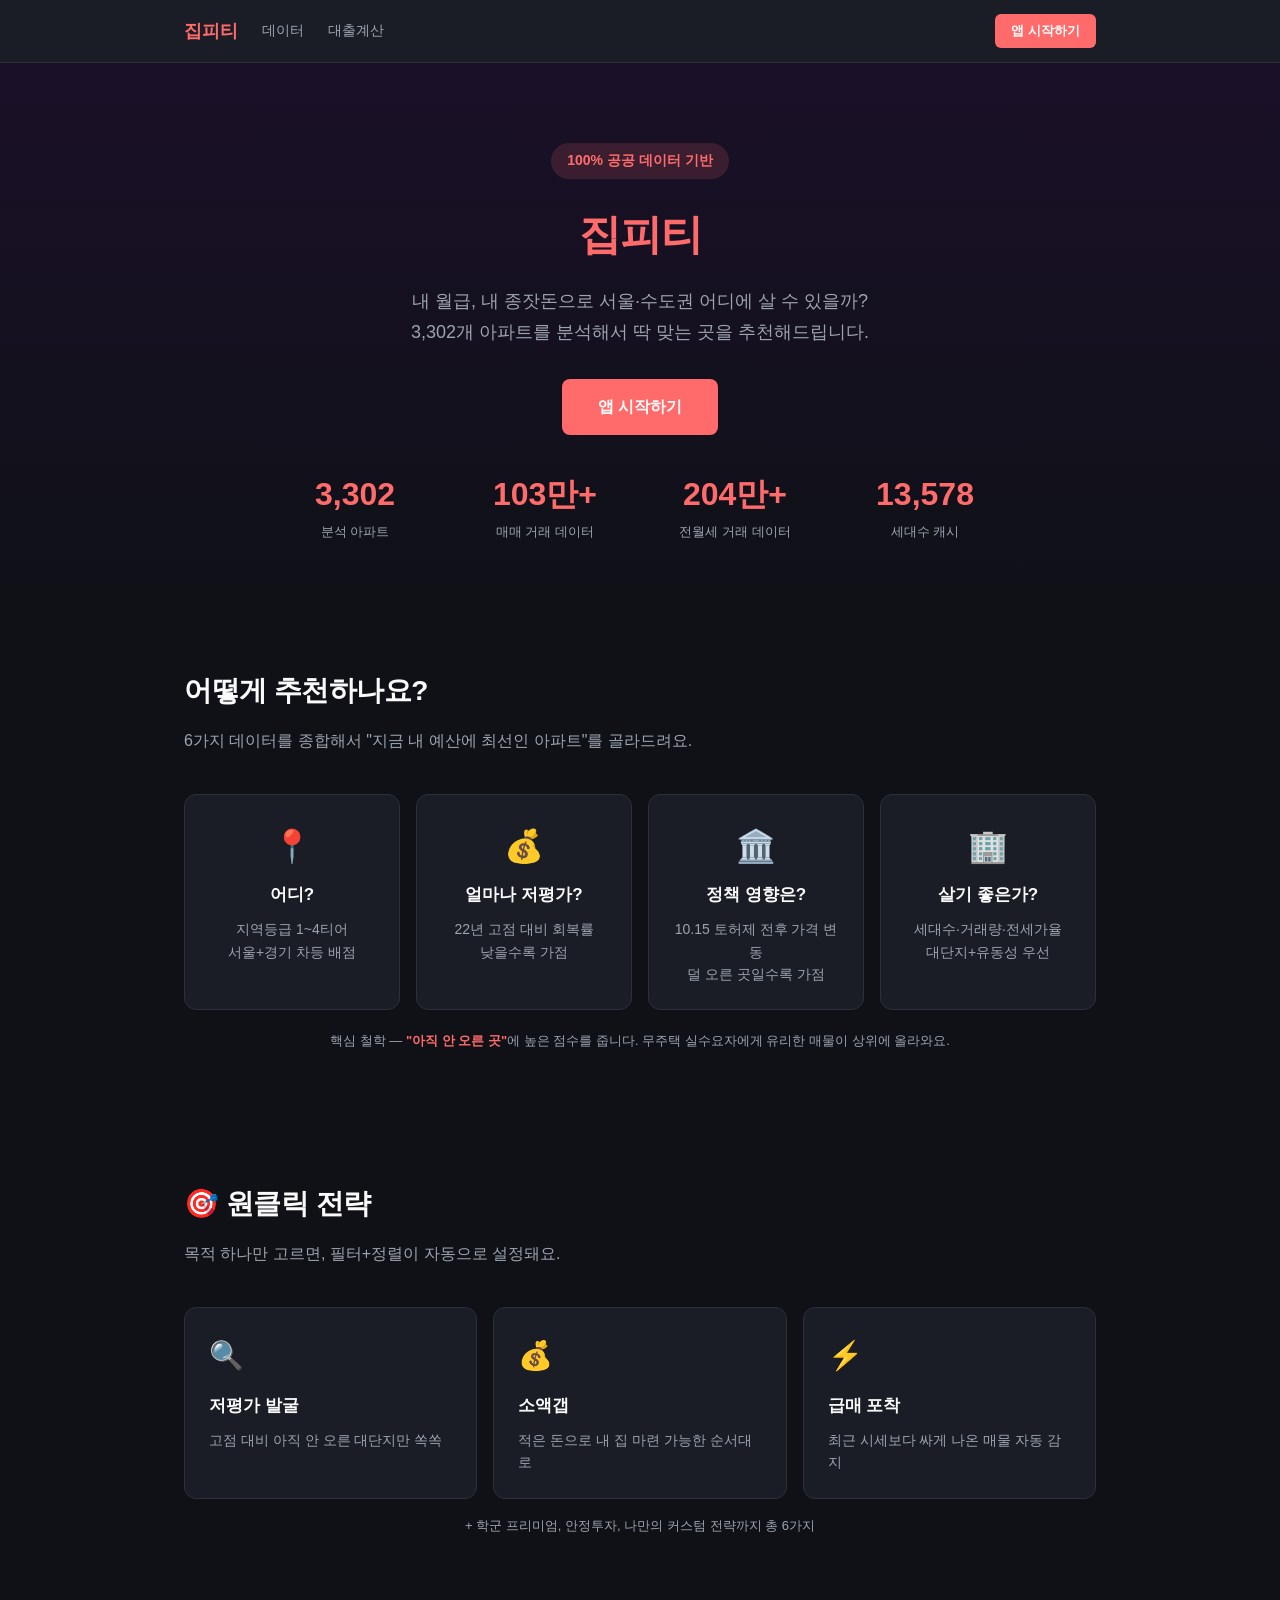
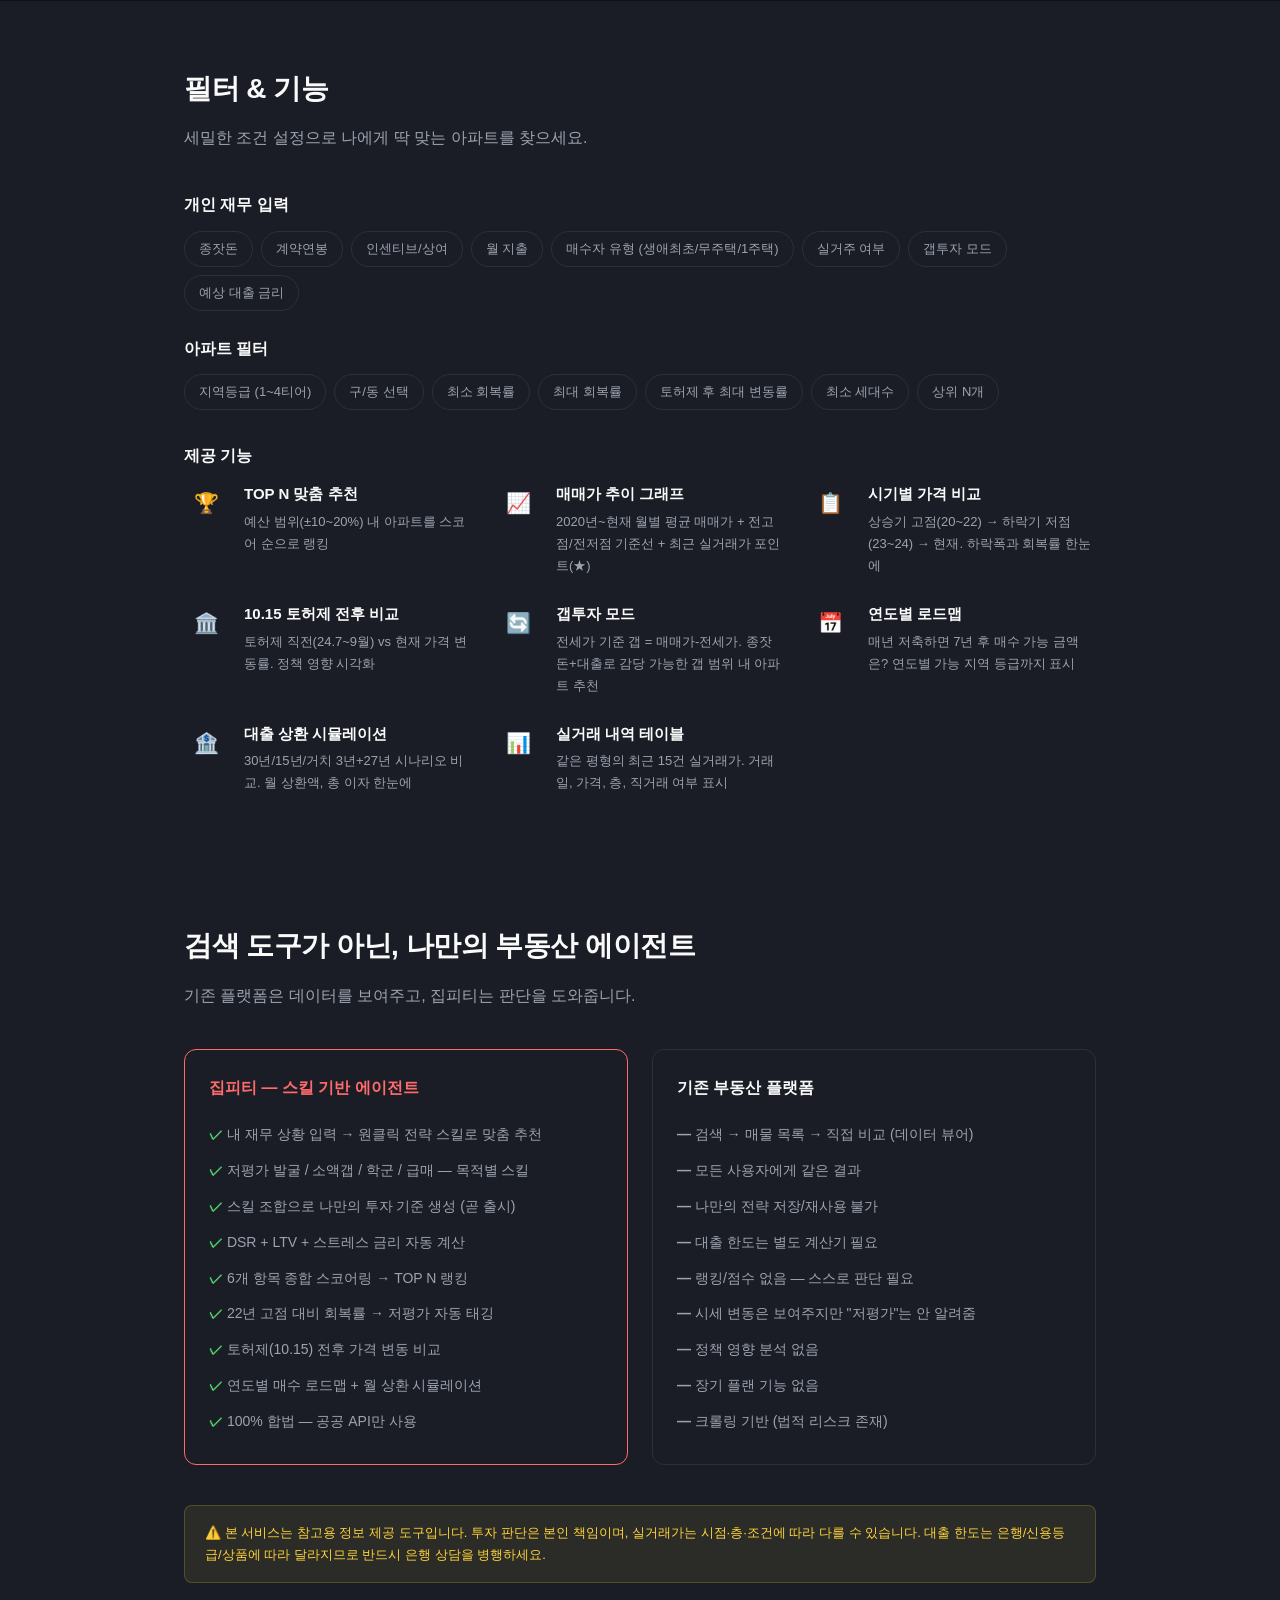
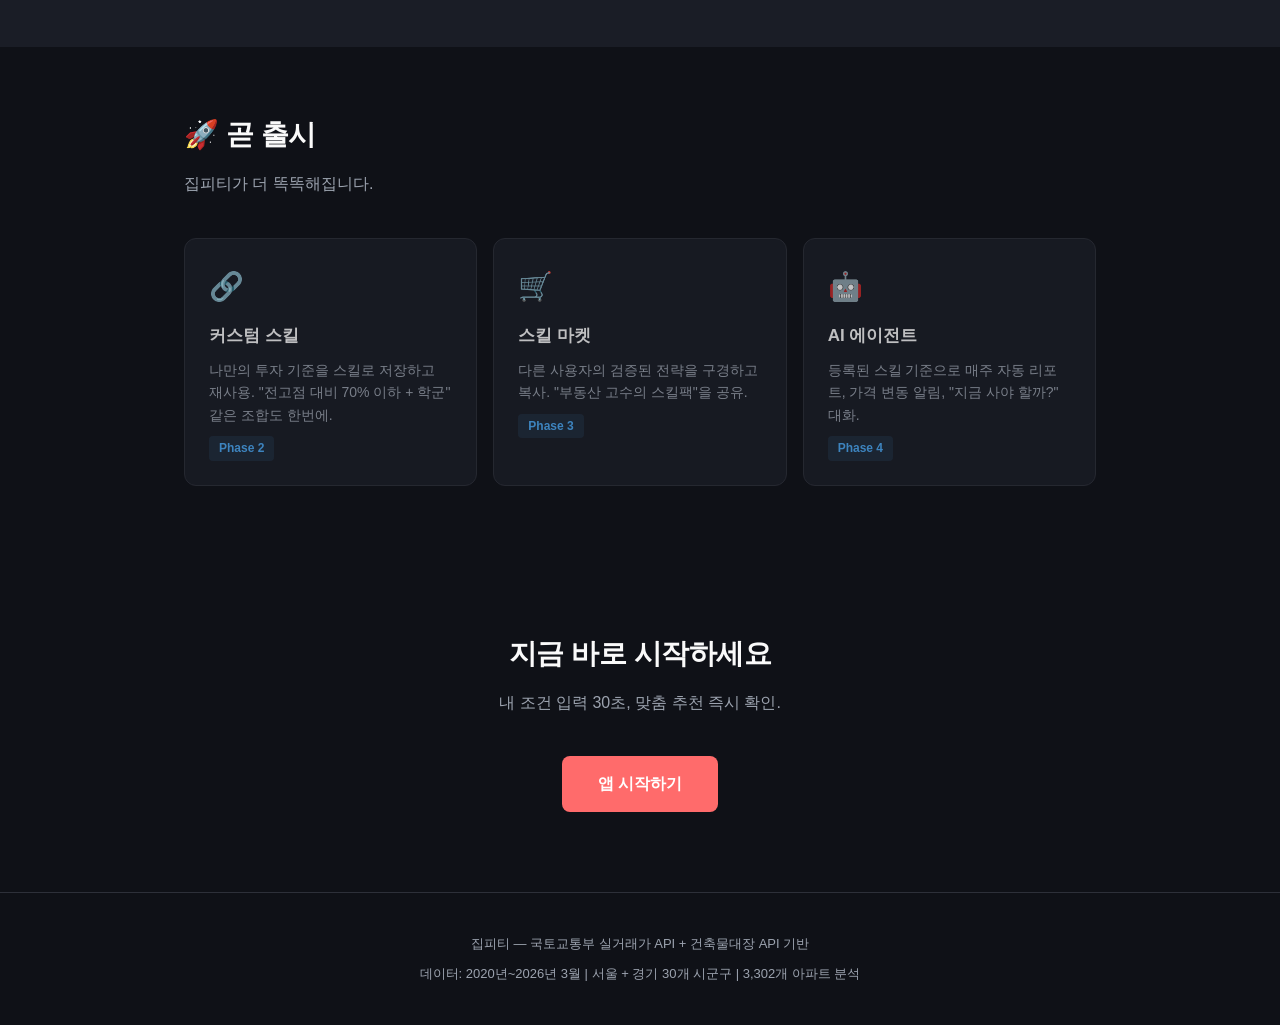
==== index.html @ a869ffcb "fix: 스코어링 카드 순서 변경 (저평가 → 정책 → 살기좋은가) Co-Authored-By: Claude Opus 4.6 <noreply@anthropic.com>" ====
<!DOCTYPE html>
<html lang="ko">
<head>
    <meta charset="UTF-8">
    <meta name="viewport" content="width=device-width, initial-scale=1.0">
    <title>집피티 — 내 월급으로 어디 살 수 있을까?</title>
    <style>
        :root {
            --primary: #FF6B6B;
            --primary-dark: #E85555;
            --bg: #0F1117;
            --bg-card: #1A1D26;
            --bg-card-hover: #22252F;
            --text: #FAFAFA;
            --text-muted: #9CA3AF;
            --accent-blue: #4DABF7;
            --accent-green: #51CF66;
            --accent-yellow: #FFD43B;
            --border: #2D3039;
        }
        * { margin: 0; padding: 0; box-sizing: border-box; }
        body {
            font-family: -apple-system, 'Pretendard', 'Noto Sans KR', sans-serif;
            background: var(--bg);
            color: var(--text);
            line-height: 1.7;
        }
        .container { max-width: 960px; margin: 0 auto; padding: 0 24px; }

        /* Hero */
        .hero {
            text-align: center;
            padding: 80px 0 60px;
            background: linear-gradient(180deg, #1a1028 0%, var(--bg) 100%);
        }
        .hero-badge {
            display: inline-block;
            background: rgba(255, 107, 107, 0.15);
            color: var(--primary);
            padding: 6px 16px;
            border-radius: 20px;
            font-size: 14px;
            font-weight: 600;
            margin-bottom: 20px;
        }
        .hero h1 {
            font-size: 42px;
            font-weight: 800;
            margin-bottom: 16px;
            letter-spacing: -1px;
        }
        .hero h1 span { color: var(--primary); }
        .hero p {
            font-size: 18px;
            color: var(--text-muted);
            max-width: 600px;
            margin: 0 auto 32px;
        }
        .hero-stats {
            display: grid;
            grid-template-columns: repeat(4, 1fr);
            gap: 16px 40px;
            margin-top: 32px;
            max-width: 720px;
            margin-left: auto;
            margin-right: auto;
        }
        .hero-stat {
            text-align: center;
        }
        .hero-stat .num {
            font-size: 32px;
            font-weight: 800;
            color: var(--primary);
        }
        .hero-stat .label {
            font-size: 13px;
            color: var(--text-muted);
        }
        .cta-btn {
            display: inline-block;
            background: var(--primary);
            color: #fff;
            padding: 14px 36px;
            border-radius: 8px;
            text-decoration: none;
            font-weight: 700;
            font-size: 16px;
            transition: background 0.2s;
        }
        .cta-btn:hover { background: var(--primary-dark); }

        /* Section */
        section { padding: 64px 0; }
        section h2 {
            font-size: 28px;
            font-weight: 800;
            margin-bottom: 12px;
            letter-spacing: -0.5px;
        }
        section .subtitle {
            color: var(--text-muted);
            font-size: 16px;
            margin-bottom: 40px;
        }

        /* Data cards */
        .data-grid {
            display: grid;
            grid-template-columns: repeat(auto-fit, minmax(280px, 1fr));
            gap: 16px;
        }
        .data-card {
            background: var(--bg-card);
            border: 1px solid var(--border);
            border-radius: 12px;
            padding: 24px;
            transition: border-color 0.2s;
        }
        .data-card:hover { border-color: var(--primary); }
        .data-card .icon {
            font-size: 28px;
            margin-bottom: 12px;
        }
        .data-card h3 {
            font-size: 17px;
            font-weight: 700;
            margin-bottom: 8px;
        }
        .data-card p {
            font-size: 14px;
            color: var(--text-muted);
            line-height: 1.6;
        }
        .data-card .tag {
            display: inline-block;
            background: rgba(255, 107, 107, 0.1);
            color: var(--primary);
            padding: 2px 10px;
            border-radius: 4px;
            font-size: 12px;
            font-weight: 600;
            margin-top: 10px;
        }

        /* Score breakdown */
        .score-table {
            width: 100%;
            border-collapse: collapse;
            margin-top: 16px;
        }
        .score-table th, .score-table td {
            padding: 12px 16px;
            text-align: left;
            border-bottom: 1px solid var(--border);
            font-size: 14px;
        }
        .score-table th {
            color: var(--text-muted);
            font-weight: 600;
            font-size: 13px;
            text-transform: uppercase;
        }
        .score-table td:last-child { text-align: right; font-weight: 600; }
        .score-table .positive { color: var(--accent-green); }
        .score-table .negative { color: var(--primary); }

        /* Feature list */
        .features {
            display: grid;
            grid-template-columns: repeat(auto-fit, minmax(280px, 1fr));
            gap: 24px;
        }
        .feature {
            display: flex;
            gap: 16px;
            align-items: flex-start;
        }
        .feature .icon-circle {
            width: 44px;
            height: 44px;
            min-width: 44px;
            background: var(--bg-card);
            border-radius: 10px;
            display: flex;
            align-items: center;
            justify-content: center;
            font-size: 20px;
        }
        .feature h3 { font-size: 15px; font-weight: 700; margin-bottom: 4px; }
        .feature p { font-size: 13px; color: var(--text-muted); }

        /* Comparison */
        .compare-grid {
            display: grid;
            grid-template-columns: 1fr 1fr;
            gap: 24px;
        }
        .compare-card {
            background: var(--bg-card);
            border: 1px solid var(--border);
            border-radius: 12px;
            padding: 24px;
        }
        .compare-card.ours { border-color: var(--primary); }
        .compare-card h3 {
            font-size: 16px;
            font-weight: 700;
            margin-bottom: 16px;
        }
        .compare-card ul {
            list-style: none;
            padding: 0;
        }
        .compare-card li {
            padding: 6px 0;
            font-size: 14px;
            color: var(--text-muted);
        }
        .compare-card li::before {
            content: "✓ ";
            color: var(--accent-green);
            font-weight: 700;
        }
        .compare-card.others li::before {
            content: "— ";
            color: var(--text-muted);
        }

        /* Filter pills */
        .pill-group {
            display: flex;
            flex-wrap: wrap;
            gap: 8px;
            margin-top: 12px;
        }
        .pill {
            background: var(--bg-card);
            border: 1px solid var(--border);
            border-radius: 20px;
            padding: 6px 14px;
            font-size: 13px;
            color: var(--text-muted);
        }

        /* Footer */
        footer {
            text-align: center;
            padding: 40px 0;
            border-top: 1px solid var(--border);
            color: var(--text-muted);
            font-size: 13px;
        }

        /* Disclaimer */
        .disclaimer {
            background: rgba(255, 215, 59, 0.08);
            border: 1px solid rgba(255, 215, 59, 0.2);
            border-radius: 8px;
            padding: 16px 20px;
            font-size: 13px;
            color: var(--accent-yellow);
            margin-top: 40px;
        }

        /* Nav */
        nav {
            background: var(--bg-card);
            border-bottom: 1px solid var(--border);
            padding: 14px 0;
            position: sticky;
            top: 0;
            z-index: 100;
        }
        nav .container {
            display: flex;
            align-items: center;
            gap: 24px;
        }
        nav .logo {
            font-size: 18px;
            font-weight: 800;
            color: var(--primary);
            text-decoration: none;
        }
        nav a {
            color: var(--text-muted);
            text-decoration: none;
            font-size: 14px;
            font-weight: 500;
            transition: color 0.2s;
        }
        nav a:hover { color: var(--text); }
        nav .spacer { flex: 1; }
        nav .cta-sm {
            background: var(--primary);
            color: #fff;
            padding: 6px 16px;
            border-radius: 6px;
            font-weight: 600;
            font-size: 13px;
        }
        nav .cta-sm:hover { background: var(--primary-dark); color: #fff; }

        @media (max-width: 768px) {
            .container { padding: 0 16px; }
            .hero { padding: 48px 0 40px; }
            .hero h1 { font-size: 32px; }
            .hero p { font-size: 16px; max-width: 100%; padding: 0 8px; word-break: keep-all; }
            .hero-stats { grid-template-columns: repeat(2, 1fr); gap: 12px 24px; max-width: 100%; }
            .hero-stat .num { font-size: 24px; }
            .compare-grid { grid-template-columns: 1fr; }
            .data-grid { grid-template-columns: 1fr; }
            .features { grid-template-columns: 1fr; }
            section h2 { font-size: 22px; }
            .score-table th, .score-table td { padding: 8px 10px; font-size: 13px; }
            .cta-btn { padding: 12px 28px; font-size: 15px; }
            nav .container { gap: 16px; flex-wrap: wrap; }
            * { word-break: keep-all; }
        }
    </style>
</head>
<body>

<nav>
    <div class="container">
        <a href="index.html" class="logo">집피티</a>
        <a href="data.html">데이터</a>
        <a href="loan.html">대출계산</a>
        <span class="spacer"></span>
        <a href="https://my-zpt.streamlit.app" class="cta-sm">앱 시작하기</a>
    </div>
</nav>

<!-- Hero -->
<div class="hero">
    <div class="container">
        <div class="hero-badge">100% 공공 데이터 기반</div>
        <h1><span>집피티</span></h1>
        <p>내 월급, 내 종잣돈으로 서울·수도권 어디에 살 수 있을까?<br>
        3,302개 아파트를 분석해서 딱 맞는 곳을 추천해드립니다.</p>
        <a href="https://my-zpt.streamlit.app" class="cta-btn">앱 시작하기</a>
        <div class="hero-stats">
            <div class="hero-stat">
                <div class="num">3,302</div>
                <div class="label">분석 아파트</div>
            </div>
            <div class="hero-stat">
                <div class="num">103만+</div>
                <div class="label">매매 거래 데이터</div>
            </div>
            <div class="hero-stat">
                <div class="num">204만+</div>
                <div class="label">전월세 거래 데이터</div>
            </div>
            <div class="hero-stat">
                <div class="num">13,578</div>
                <div class="label">세대수 캐시</div>
            </div>
        </div>
    </div>
</div>

<!-- 스코어링 -->
<section>
    <div class="container">
        <h2>어떻게 추천하나요?</h2>
        <p class="subtitle">6가지 데이터를 종합해서 "지금 내 예산에 최선인 아파트"를 골라드려요.</p>
        <div class="data-grid" style="grid-template-columns: repeat(auto-fit, minmax(200px, 1fr));">
            <div class="data-card" style="text-align:center;">
                <div style="font-size:2rem;margin-bottom:8px;">📍</div>
                <h3>어디?</h3>
                <p>지역등급 1~4티어<br>서울+경기 차등 배점</p>
            </div>
            <div class="data-card" style="text-align:center;">
                <div style="font-size:2rem;margin-bottom:8px;">💰</div>
                <h3>얼마나 저평가?</h3>
                <p>22년 고점 대비 회복률<br>낮을수록 가점</p>
            </div>
            <div class="data-card" style="text-align:center;">
                <div style="font-size:2rem;margin-bottom:8px;">🏛️</div>
                <h3>정책 영향은?</h3>
                <p>10.15 토허제 전후 가격 변동<br>덜 오른 곳일수록 가점</p>
            </div>
            <div class="data-card" style="text-align:center;">
                <div style="font-size:2rem;margin-bottom:8px;">🏢</div>
                <h3>살기 좋은가?</h3>
                <p>세대수·거래량·전세가율<br>대단지+유동성 우선</p>
            </div>
        </div>
        <p style="color: var(--text-muted); font-size: 13px; margin-top: 20px; text-align:center;">
            핵심 철학 — <strong style="color:var(--primary);">"아직 안 오른 곳"</strong>에 높은 점수를 줍니다.
            무주택 실수요자에게 유리한 매물이 상위에 올라와요.
        </p>
    </div>
</section>

<!-- 스킬 기반 전략 -->
<section>
    <div class="container">
        <h2>🎯 원클릭 전략</h2>
        <p class="subtitle">목적 하나만 고르면, 필터+정렬이 자동으로 설정돼요.</p>
        <div class="data-grid" style="grid-template-columns: repeat(auto-fit, minmax(280px, 1fr));">
            <div class="data-card">
                <div class="icon">🔍</div>
                <h3>저평가 발굴</h3>
                <p>고점 대비 아직 안 오른 대단지만 쏙쏙</p>
            </div>
            <div class="data-card">
                <div class="icon">💰</div>
                <h3>소액갭</h3>
                <p>적은 돈으로 내 집 마련 가능한 순서대로</p>
            </div>
            <div class="data-card">
                <div class="icon">⚡</div>
                <h3>급매 포착</h3>
                <p>최근 시세보다 싸게 나온 매물 자동 감지</p>
            </div>
        </div>
        <p style="color: var(--text-muted); font-size: 13px; margin-top: 16px; text-align:center;">
            + 학군 프리미엄, 안정투자, 나만의 커스텀 전략까지 총 6가지
        </p>
    </div>
</section>

<!-- 필터 & 기능 -->
<section style="background: var(--bg-card);">
    <div class="container">
        <h2>필터 & 기능</h2>
        <p class="subtitle">세밀한 조건 설정으로 나에게 딱 맞는 아파트를 찾으세요.</p>

        <h3 style="font-size: 16px; margin-bottom: 12px;">개인 재무 입력</h3>
        <div class="pill-group">
            <span class="pill">종잣돈</span>
            <span class="pill">계약연봉</span>
            <span class="pill">인센티브/상여</span>
            <span class="pill">월 지출</span>
            <span class="pill">매수자 유형 (생애최초/무주택/1주택)</span>
            <span class="pill">실거주 여부</span>
            <span class="pill">갭투자 모드</span>
            <span class="pill">예상 대출 금리</span>
        </div>

        <h3 style="font-size: 16px; margin: 24px 0 12px;">아파트 필터</h3>
        <div class="pill-group">
            <span class="pill">지역등급 (1~4티어)</span>
            <span class="pill">구/동 선택</span>
            <span class="pill">최소 회복률</span>
            <span class="pill">최대 회복률</span>
            <span class="pill">토허제 후 최대 변동률</span>
            <span class="pill">최소 세대수</span>
            <span class="pill">상위 N개</span>
        </div>

        <h3 style="font-size: 16px; margin: 32px 0 12px;">제공 기능</h3>
        <div class="features" style="margin-top: 0;">
            <div class="feature">
                <div class="icon-circle">🏆</div>
                <div>
                    <h3>TOP N 맞춤 추천</h3>
                    <p>예산 범위(±10~20%) 내 아파트를 스코어 순으로 랭킹</p>
                </div>
            </div>
            <div class="feature">
                <div class="icon-circle">📈</div>
                <div>
                    <h3>매매가 추이 그래프</h3>
                    <p>2020년~현재 월별 평균 매매가 + 전고점/전저점 기준선 + 최근 실거래가 포인트(★)</p>
                </div>
            </div>
            <div class="feature">
                <div class="icon-circle">📋</div>
                <div>
                    <h3>시기별 가격 비교</h3>
                    <p>상승기 고점(20~22) → 하락기 저점(23~24) → 현재. 하락폭과 회복률 한눈에</p>
                </div>
            </div>
            <div class="feature">
                <div class="icon-circle">🏛️</div>
                <div>
                    <h3>10.15 토허제 전후 비교</h3>
                    <p>토허제 직전(24.7~9월) vs 현재 가격 변동률. 정책 영향 시각화</p>
                </div>
            </div>
            <div class="feature">
                <div class="icon-circle">🔄</div>
                <div>
                    <h3>갭투자 모드</h3>
                    <p>전세가 기준 갭 = 매매가-전세가. 종잣돈+대출로 감당 가능한 갭 범위 내 아파트 추천</p>
                </div>
            </div>
            <div class="feature">
                <div class="icon-circle">📅</div>
                <div>
                    <h3>연도별 로드맵</h3>
                    <p>매년 저축하면 7년 후 매수 가능 금액은? 연도별 가능 지역 등급까지 표시</p>
                </div>
            </div>
            <div class="feature">
                <div class="icon-circle">🏦</div>
                <div>
                    <h3>대출 상환 시뮬레이션</h3>
                    <p>30년/15년/거치 3년+27년 시나리오 비교. 월 상환액, 총 이자 한눈에</p>
                </div>
            </div>
            <div class="feature">
                <div class="icon-circle">📊</div>
                <div>
                    <h3>실거래 내역 테이블</h3>
                    <p>같은 평형의 최근 15건 실거래가. 거래일, 가격, 층, 직거래 여부 표시</p>
                </div>
            </div>
        </div>
    </div>
</section>

<!-- 왜 집피티인가 -->
<section style="background: var(--bg-card);">
    <div class="container">
        <h2>검색 도구가 아닌, 나만의 부동산 에이전트</h2>
        <p class="subtitle">기존 플랫폼은 데이터를 보여주고, 집피티는 판단을 도와줍니다.</p>
        <div class="compare-grid">
            <div class="compare-card ours">
                <h3 style="color: var(--primary);">집피티 — 스킬 기반 에이전트</h3>
                <ul>
                    <li>내 재무 상황 입력 → 원클릭 전략 스킬로 맞춤 추천</li>
                    <li>저평가 발굴 / 소액갭 / 학군 / 급매 — 목적별 스킬</li>
                    <li>스킬 조합으로 나만의 투자 기준 생성 (곧 출시)</li>
                    <li>DSR + LTV + 스트레스 금리 자동 계산</li>
                    <li>6개 항목 종합 스코어링 → TOP N 랭킹</li>
                    <li>22년 고점 대비 회복률 → 저평가 자동 태깅</li>
                    <li>토허제(10.15) 전후 가격 변동 비교</li>
                    <li>연도별 매수 로드맵 + 월 상환 시뮬레이션</li>
                    <li>100% 합법 — 공공 API만 사용</li>
                </ul>
            </div>
            <div class="compare-card others">
                <h3>기존 부동산 플랫폼</h3>
                <ul>
                    <li>검색 → 매물 목록 → 직접 비교 (데이터 뷰어)</li>
                    <li>모든 사용자에게 같은 결과</li>
                    <li>나만의 전략 저장/재사용 불가</li>
                    <li>대출 한도는 별도 계산기 필요</li>
                    <li>랭킹/점수 없음 — 스스로 판단 필요</li>
                    <li>시세 변동은 보여주지만 "저평가"는 안 알려줌</li>
                    <li>정책 영향 분석 없음</li>
                    <li>장기 플랜 기능 없음</li>
                    <li>크롤링 기반 (법적 리스크 존재)</li>
                </ul>
            </div>
        </div>

        <div class="disclaimer">
            ⚠️ 본 서비스는 참고용 정보 제공 도구입니다. 투자 판단은 본인 책임이며, 실거래가는 시점·층·조건에 따라 다를 수 있습니다. 대출 한도는 은행/신용등급/상품에 따라 달라지므로 반드시 은행 상담을 병행하세요.
        </div>
    </div>
</section>

<!-- 곧 출시 -->
<section>
    <div class="container">
        <h2>🚀 곧 출시</h2>
        <p class="subtitle">집피티가 더 똑똑해집니다.</p>
        <div class="data-grid">
            <div class="data-card" style="opacity:0.75;">
                <div class="icon">🔗</div>
                <h3>커스텀 스킬</h3>
                <p>나만의 투자 기준을 스킬로 저장하고 재사용. "전고점 대비 70% 이하 + 학군" 같은 조합도 한번에.</p>
                <span class="tag" style="background:rgba(77,171,247,0.1);color:#4DABF7;">Phase 2</span>
            </div>
            <div class="data-card" style="opacity:0.75;">
                <div class="icon">🛒</div>
                <h3>스킬 마켓</h3>
                <p>다른 사용자의 검증된 전략을 구경하고 복사. "부동산 고수의 스킬팩"을 공유.</p>
                <span class="tag" style="background:rgba(77,171,247,0.1);color:#4DABF7;">Phase 3</span>
            </div>
            <div class="data-card" style="opacity:0.75;">
                <div class="icon">🤖</div>
                <h3>AI 에이전트</h3>
                <p>등록된 스킬 기준으로 매주 자동 리포트, 가격 변동 알림, "지금 사야 할까?" 대화.</p>
                <span class="tag" style="background:rgba(77,171,247,0.1);color:#4DABF7;">Phase 4</span>
            </div>
        </div>
    </div>
</section>

<!-- CTA -->
<section style="text-align: center; padding: 80px 0;">
    <div class="container">
        <h2>지금 바로 시작하세요</h2>
        <p class="subtitle">내 조건 입력 30초, 맞춤 추천 즉시 확인.</p>
        <a href="https://my-zpt.streamlit.app" class="cta-btn">앱 시작하기</a>
    </div>
</section>

<footer>
    <div class="container">
        <p>집피티 — 국토교통부 실거래가 API + 건축물대장 API 기반</p>
        <p style="margin-top: 8px;">데이터: 2020년~2026년 3월 | 서울 + 경기 30개 시군구 | 3,302개 아파트 분석</p>
    </div>
</footer>

</body>
</html>
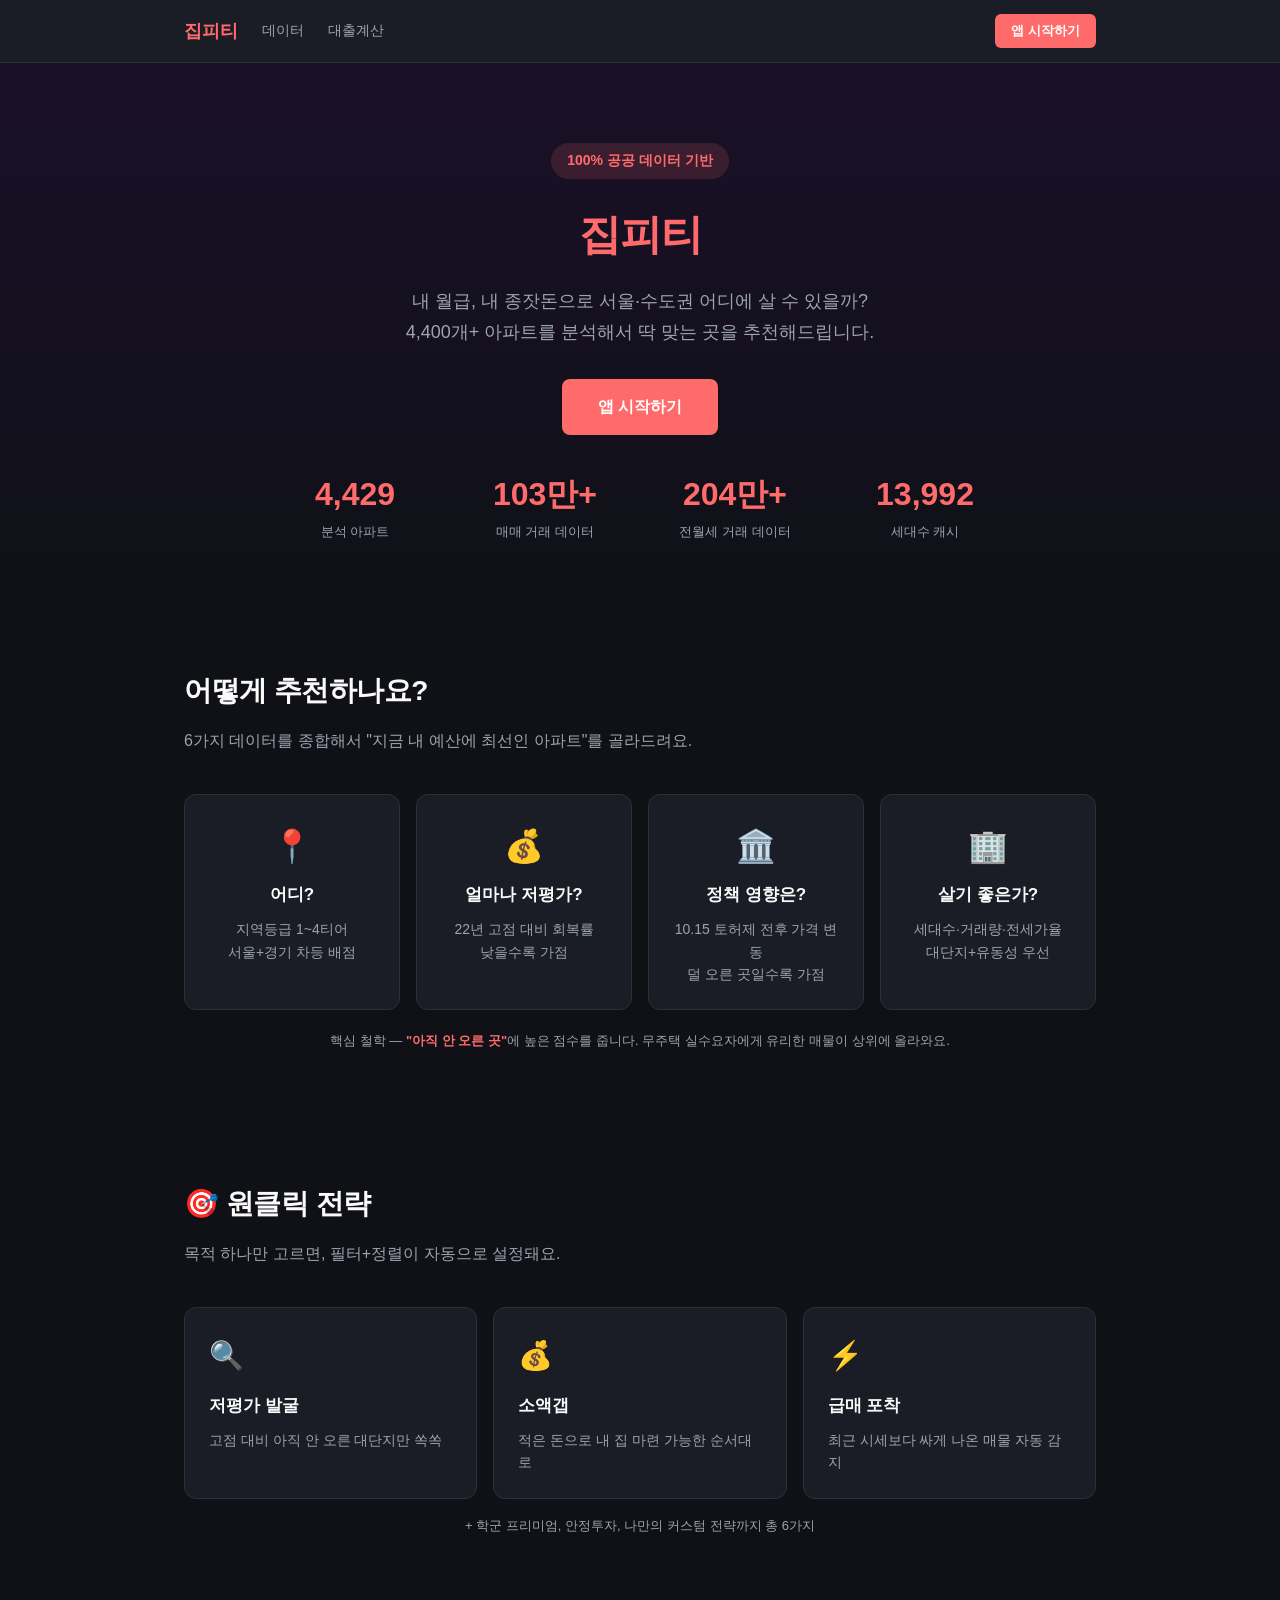
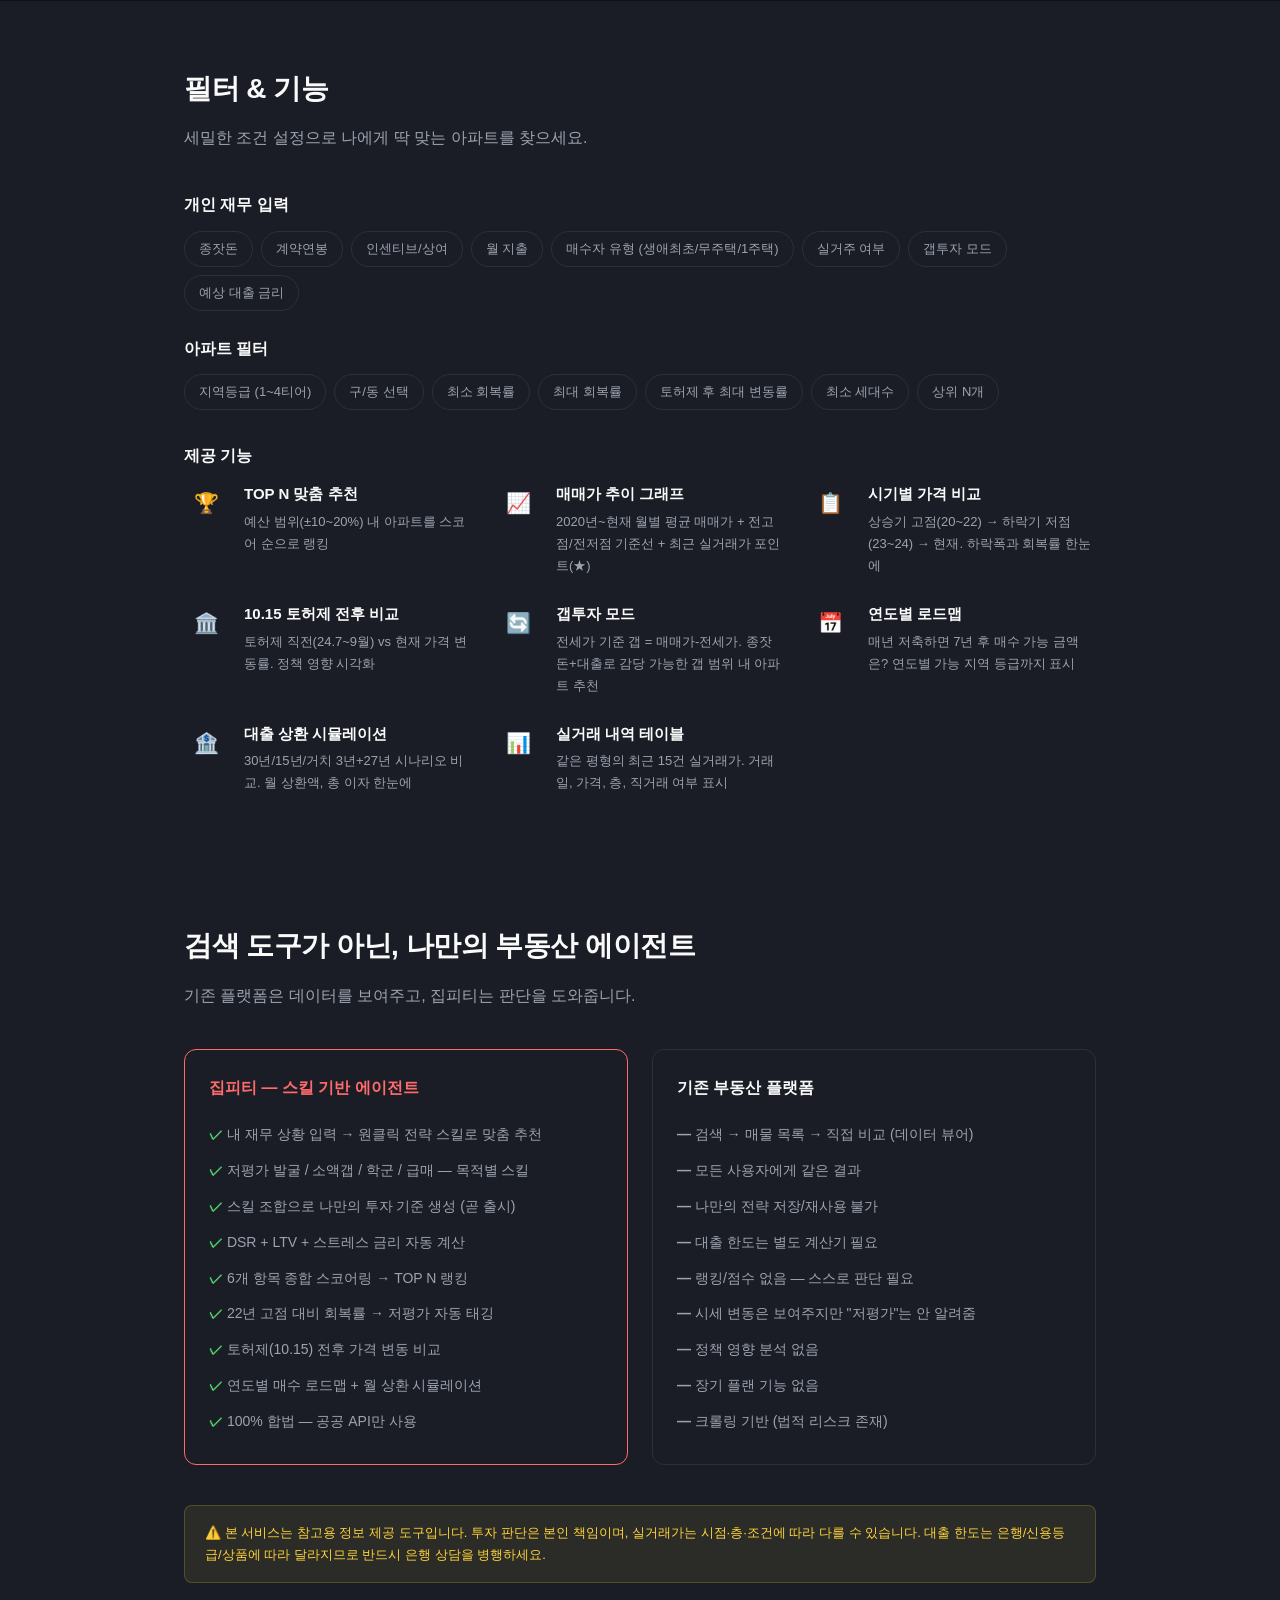
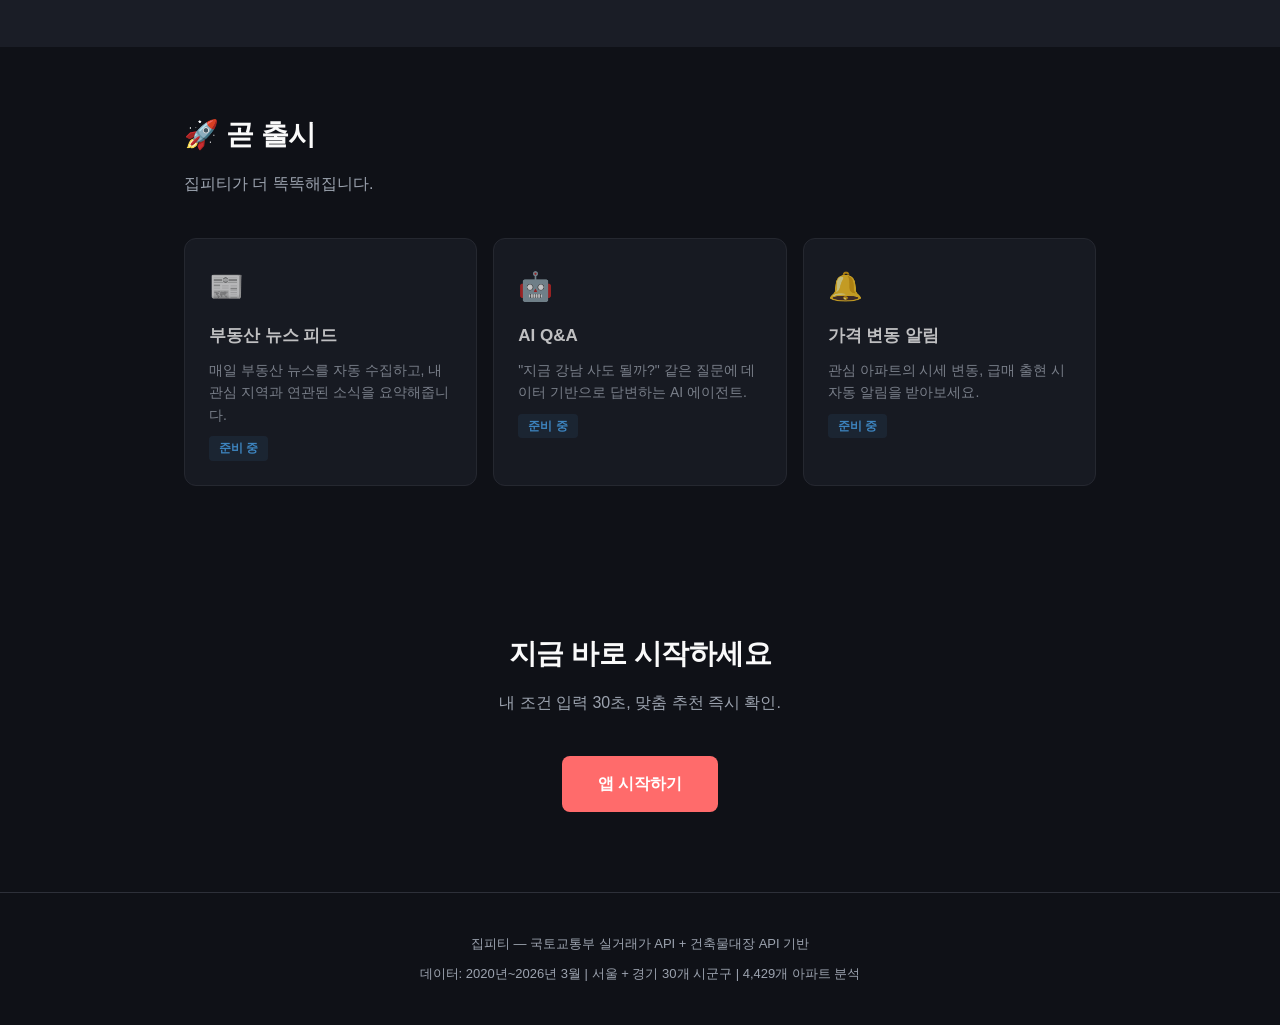
==== commit f077556a: "fix: 랜딩페이지 숫자 최신화 + 곧출시 업데이트 + dir() 패턴 제거 - 분석 아파트: 3,302 → 4,429, 세대수 캐시: 13,578 → 13,992 - 곧 출시: " ====
--- a/index.html
+++ b/index.html
@@ -338,11 +338,11 @@
         <div class="hero-badge">100% 공공 데이터 기반</div>
         <h1><span>집피티</span></h1>
         <p>내 월급, 내 종잣돈으로 서울·수도권 어디에 살 수 있을까?<br>
-        3,302개 아파트를 분석해서 딱 맞는 곳을 추천해드립니다.</p>
+        4,400개+ 아파트를 분석해서 딱 맞는 곳을 추천해드립니다.</p>
         <a href="https://my-zpt.streamlit.app" class="cta-btn">앱 시작하기</a>
         <div class="hero-stats">
             <div class="hero-stat">
-                <div class="num">3,302</div>
+                <div class="num">4,429</div>
                 <div class="label">분석 아파트</div>
             </div>
             <div class="hero-stat">
@@ -354,7 +354,7 @@
                 <div class="label">전월세 거래 데이터</div>
             </div>
             <div class="hero-stat">
-                <div class="num">13,578</div>
+                <div class="num">13,992</div>
                 <div class="label">세대수 캐시</div>
             </div>
         </div>
@@ -563,22 +563,22 @@
         <p class="subtitle">집피티가 더 똑똑해집니다.</p>
         <div class="data-grid">
             <div class="data-card" style="opacity:0.75;">
-                <div class="icon">🔗</div>
-                <h3>커스텀 스킬</h3>
-                <p>나만의 투자 기준을 스킬로 저장하고 재사용. "전고점 대비 70% 이하 + 학군" 같은 조합도 한번에.</p>
-                <span class="tag" style="background:rgba(77,171,247,0.1);color:#4DABF7;">Phase 2</span>
-            </div>
-            <div class="data-card" style="opacity:0.75;">
-                <div class="icon">🛒</div>
-                <h3>스킬 마켓</h3>
-                <p>다른 사용자의 검증된 전략을 구경하고 복사. "부동산 고수의 스킬팩"을 공유.</p>
-                <span class="tag" style="background:rgba(77,171,247,0.1);color:#4DABF7;">Phase 3</span>
+                <div class="icon">📰</div>
+                <h3>부동산 뉴스 피드</h3>
+                <p>매일 부동산 뉴스를 자동 수집하고, 내 관심 지역과 연관된 소식을 요약해줍니다.</p>
+                <span class="tag" style="background:rgba(77,171,247,0.1);color:#4DABF7;">준비 중</span>
             </div>
             <div class="data-card" style="opacity:0.75;">
                 <div class="icon">🤖</div>
-                <h3>AI 에이전트</h3>
-                <p>등록된 스킬 기준으로 매주 자동 리포트, 가격 변동 알림, "지금 사야 할까?" 대화.</p>
-                <span class="tag" style="background:rgba(77,171,247,0.1);color:#4DABF7;">Phase 4</span>
+                <h3>AI Q&A</h3>
+                <p>"지금 강남 사도 될까?" 같은 질문에 데이터 기반으로 답변하는 AI 에이전트.</p>
+                <span class="tag" style="background:rgba(77,171,247,0.1);color:#4DABF7;">준비 중</span>
+            </div>
+            <div class="data-card" style="opacity:0.75;">
+                <div class="icon">🔔</div>
+                <h3>가격 변동 알림</h3>
+                <p>관심 아파트의 시세 변동, 급매 출현 시 자동 알림을 받아보세요.</p>
+                <span class="tag" style="background:rgba(77,171,247,0.1);color:#4DABF7;">준비 중</span>
             </div>
         </div>
     </div>
@@ -596,7 +596,7 @@
 <footer>
     <div class="container">
         <p>집피티 — 국토교통부 실거래가 API + 건축물대장 API 기반</p>
-        <p style="margin-top: 8px;">데이터: 2020년~2026년 3월 | 서울 + 경기 30개 시군구 | 3,302개 아파트 분석</p>
+        <p style="margin-top: 8px;">데이터: 2020년~2026년 3월 | 서울 + 경기 30개 시군구 | 4,429개 아파트 분석</p>
     </div>
 </footer>
 
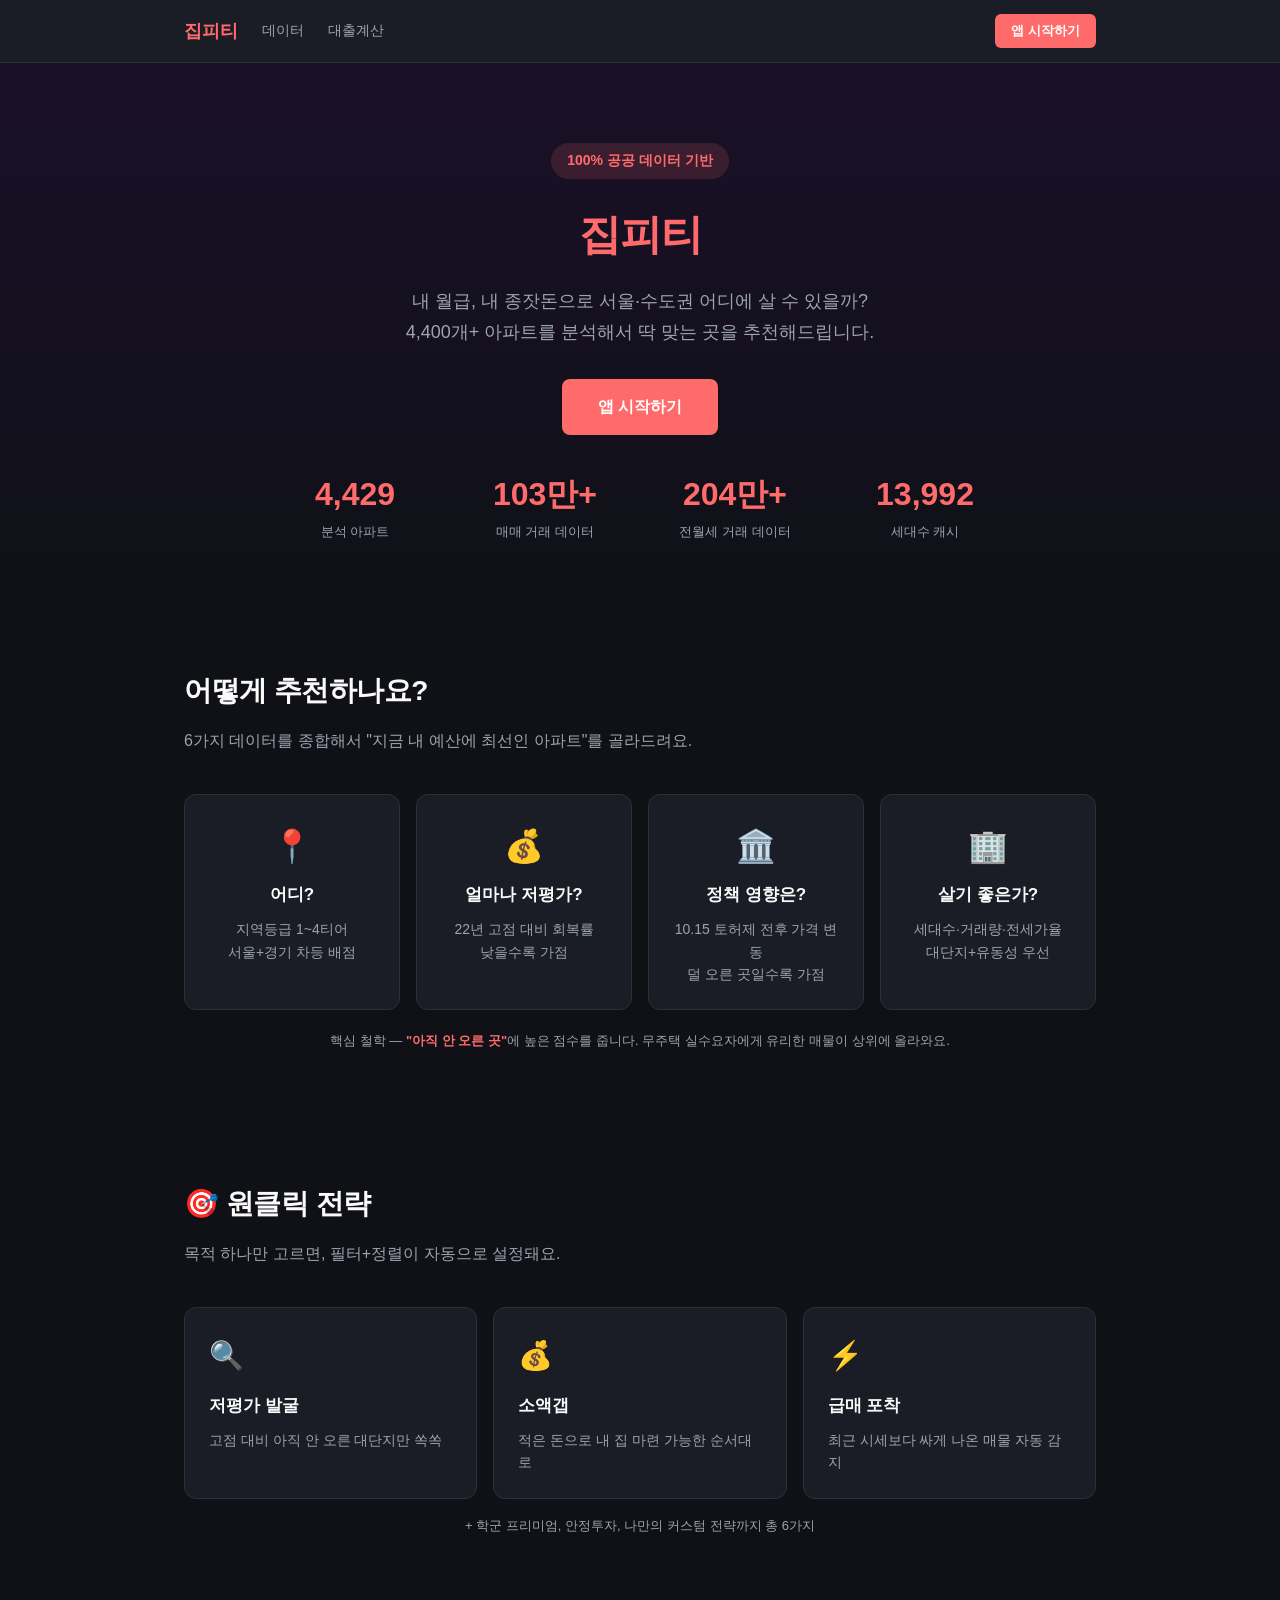
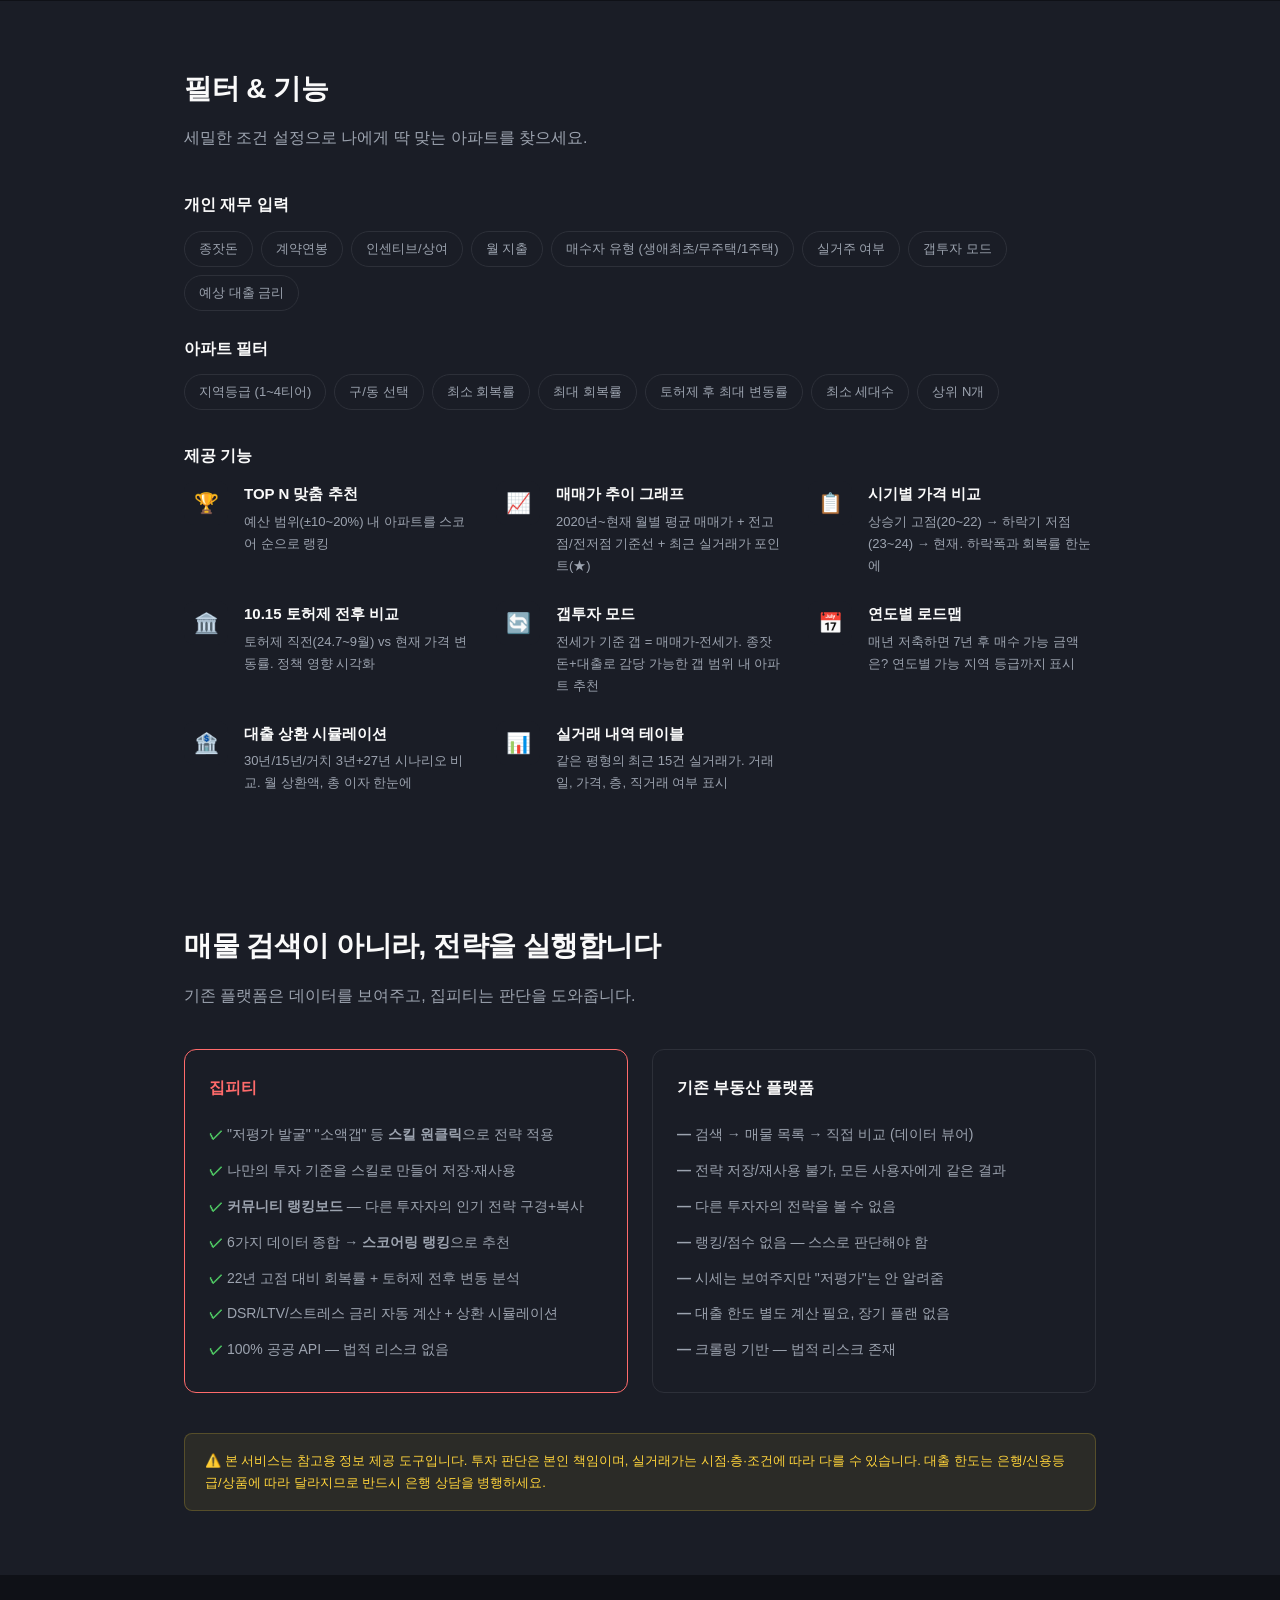
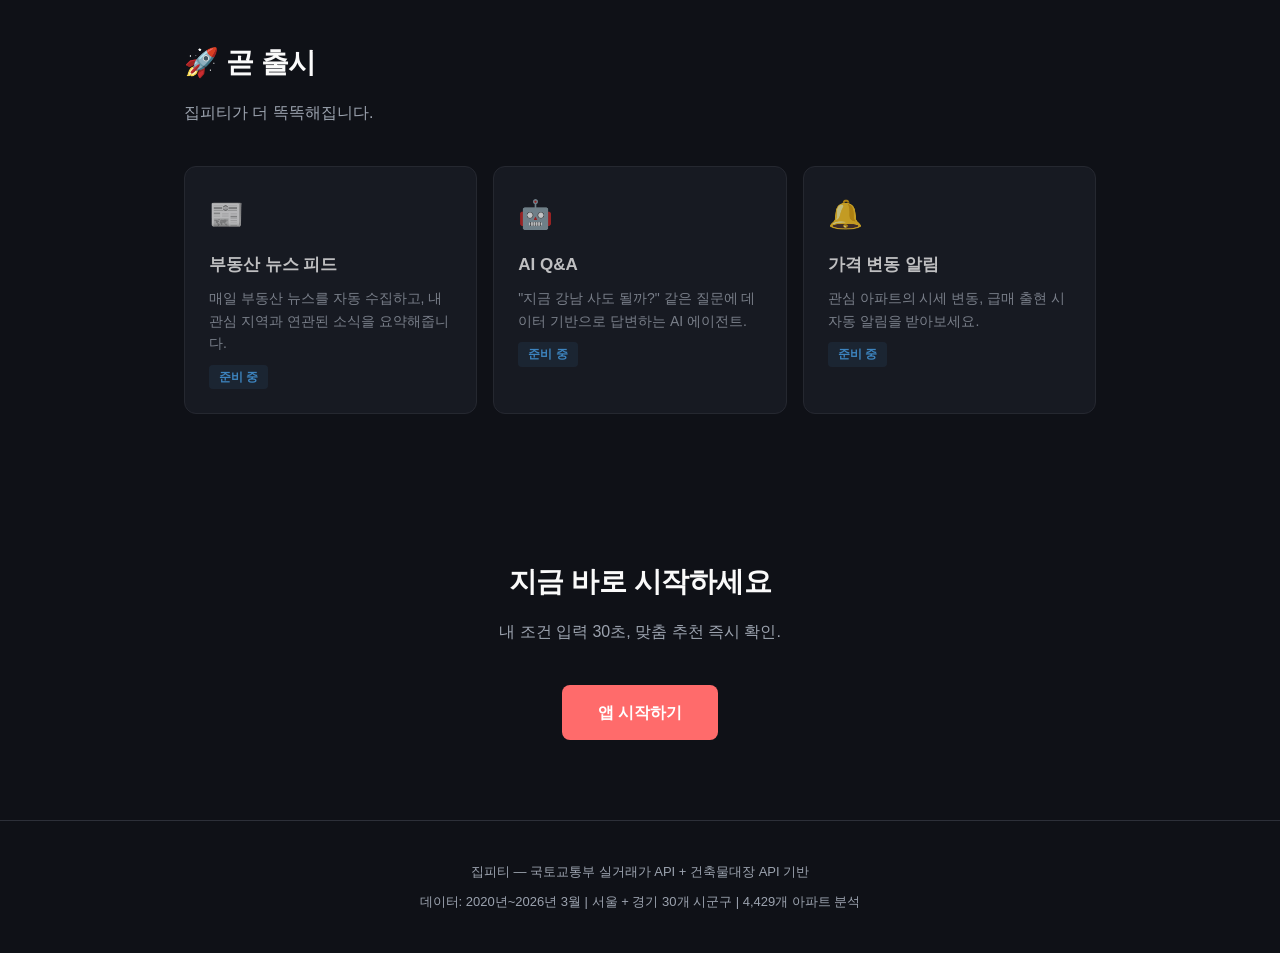
==== commit 7e56914c: "fix: 랜딩 비교 섹션 최신화 — 스킬/랭킹보드/스코어링 강조 - 제목: "검색 도구가 아닌" → "매물 검색이 아니라, 전략을 실행합니다" - 스킬 원클릭, 커뮤니티 랭킹보드," ====
--- a/index.html
+++ b/index.html
@@ -517,35 +517,31 @@
 <!-- 왜 집피티인가 -->
 <section style="background: var(--bg-card);">
     <div class="container">
-        <h2>검색 도구가 아닌, 나만의 부동산 에이전트</h2>
+        <h2>매물 검색이 아니라, 전략을 실행합니다</h2>
         <p class="subtitle">기존 플랫폼은 데이터를 보여주고, 집피티는 판단을 도와줍니다.</p>
         <div class="compare-grid">
             <div class="compare-card ours">
-                <h3 style="color: var(--primary);">집피티 — 스킬 기반 에이전트</h3>
+                <h3 style="color: var(--primary);">집피티</h3>
                 <ul>
-                    <li>내 재무 상황 입력 → 원클릭 전략 스킬로 맞춤 추천</li>
-                    <li>저평가 발굴 / 소액갭 / 학군 / 급매 — 목적별 스킬</li>
-                    <li>스킬 조합으로 나만의 투자 기준 생성 (곧 출시)</li>
-                    <li>DSR + LTV + 스트레스 금리 자동 계산</li>
-                    <li>6개 항목 종합 스코어링 → TOP N 랭킹</li>
-                    <li>22년 고점 대비 회복률 → 저평가 자동 태깅</li>
-                    <li>토허제(10.15) 전후 가격 변동 비교</li>
-                    <li>연도별 매수 로드맵 + 월 상환 시뮬레이션</li>
-                    <li>100% 합법 — 공공 API만 사용</li>
+                    <li>"저평가 발굴" "소액갭" 등 <strong>스킬 원클릭</strong>으로 전략 적용</li>
+                    <li>나만의 투자 기준을 스킬로 만들어 저장·재사용</li>
+                    <li><strong>커뮤니티 랭킹보드</strong> — 다른 투자자의 인기 전략 구경+복사</li>
+                    <li>6가지 데이터 종합 → <strong>스코어링 랭킹</strong>으로 추천</li>
+                    <li>22년 고점 대비 회복률 + 토허제 전후 변동 분석</li>
+                    <li>DSR/LTV/스트레스 금리 자동 계산 + 상환 시뮬레이션</li>
+                    <li>100% 공공 API — 법적 리스크 없음</li>
                 </ul>
             </div>
             <div class="compare-card others">
                 <h3>기존 부동산 플랫폼</h3>
                 <ul>
                     <li>검색 → 매물 목록 → 직접 비교 (데이터 뷰어)</li>
-                    <li>모든 사용자에게 같은 결과</li>
-                    <li>나만의 전략 저장/재사용 불가</li>
-                    <li>대출 한도는 별도 계산기 필요</li>
-                    <li>랭킹/점수 없음 — 스스로 판단 필요</li>
-                    <li>시세 변동은 보여주지만 "저평가"는 안 알려줌</li>
-                    <li>정책 영향 분석 없음</li>
-                    <li>장기 플랜 기능 없음</li>
-                    <li>크롤링 기반 (법적 리스크 존재)</li>
+                    <li>전략 저장/재사용 불가, 모든 사용자에게 같은 결과</li>
+                    <li>다른 투자자의 전략을 볼 수 없음</li>
+                    <li>랭킹/점수 없음 — 스스로 판단해야 함</li>
+                    <li>시세는 보여주지만 "저평가"는 안 알려줌</li>
+                    <li>대출 한도 별도 계산 필요, 장기 플랜 없음</li>
+                    <li>크롤링 기반 — 법적 리스크 존재</li>
                 </ul>
             </div>
         </div>
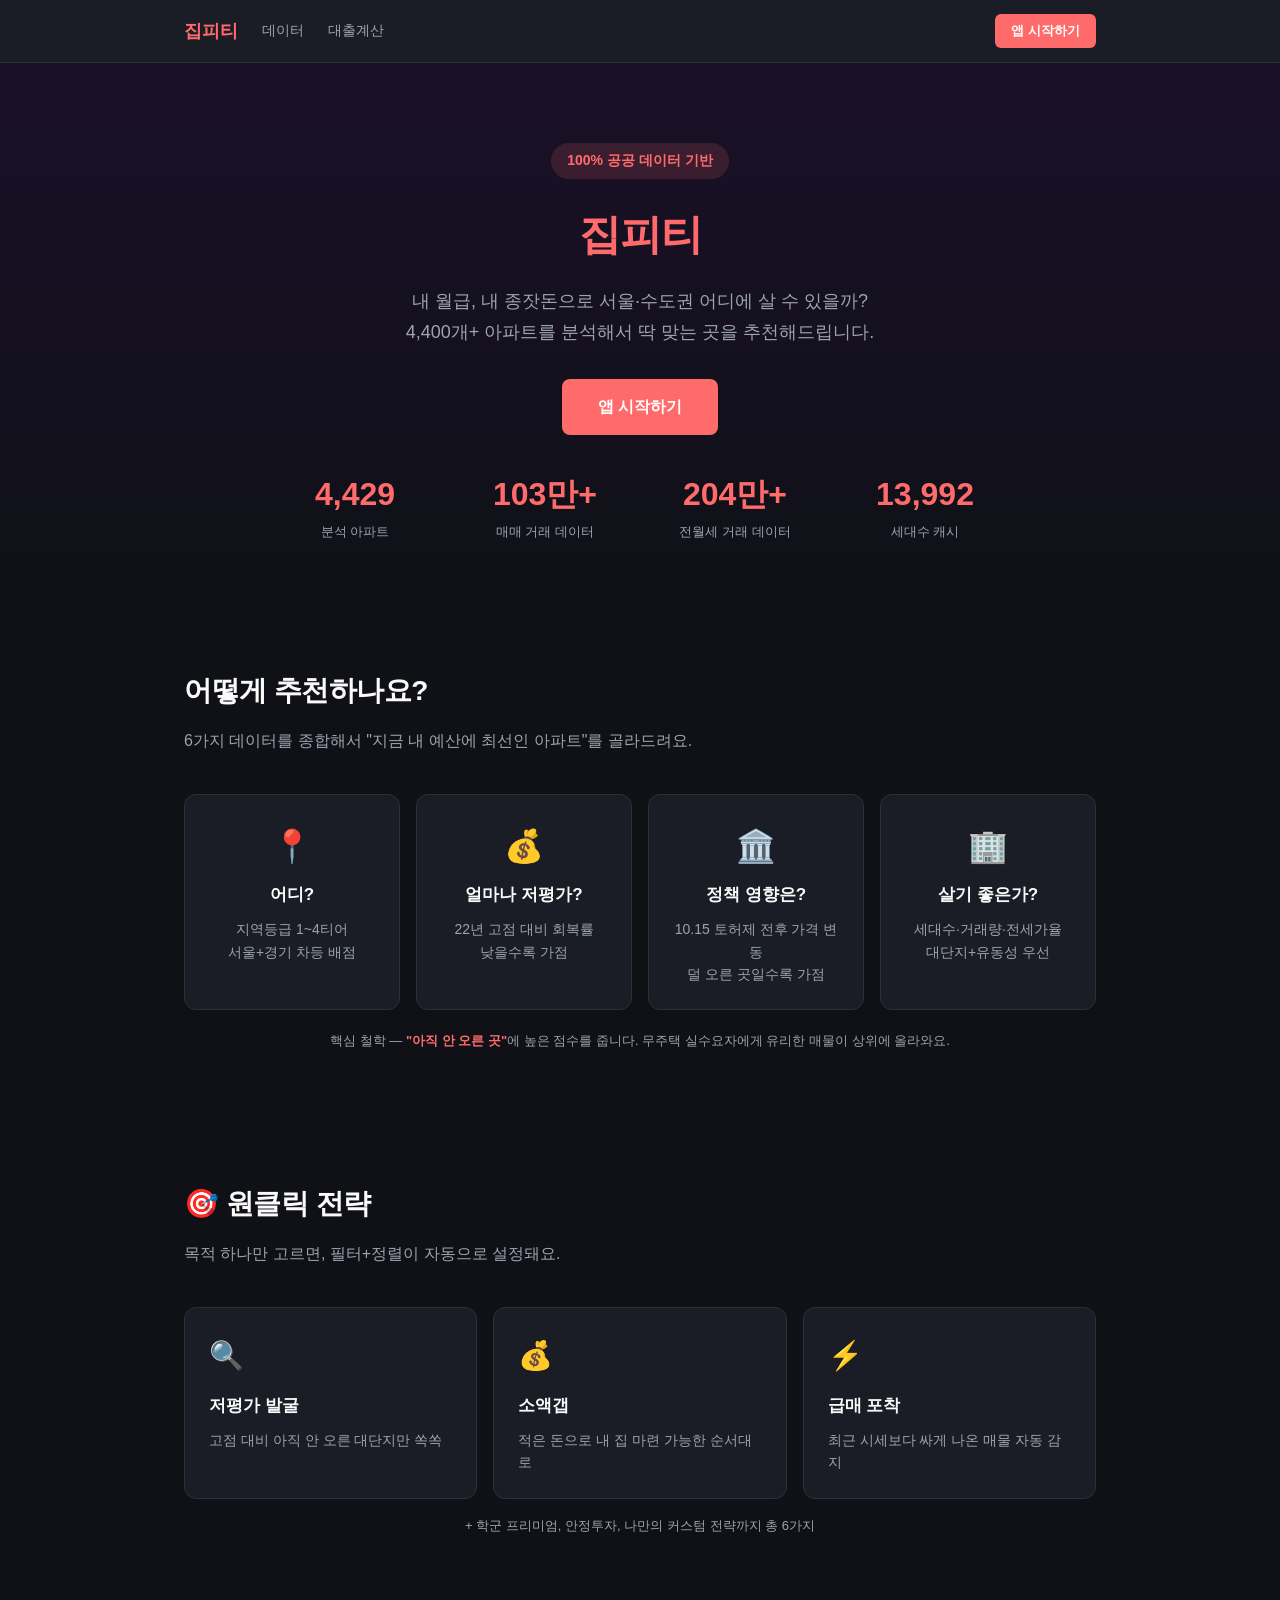
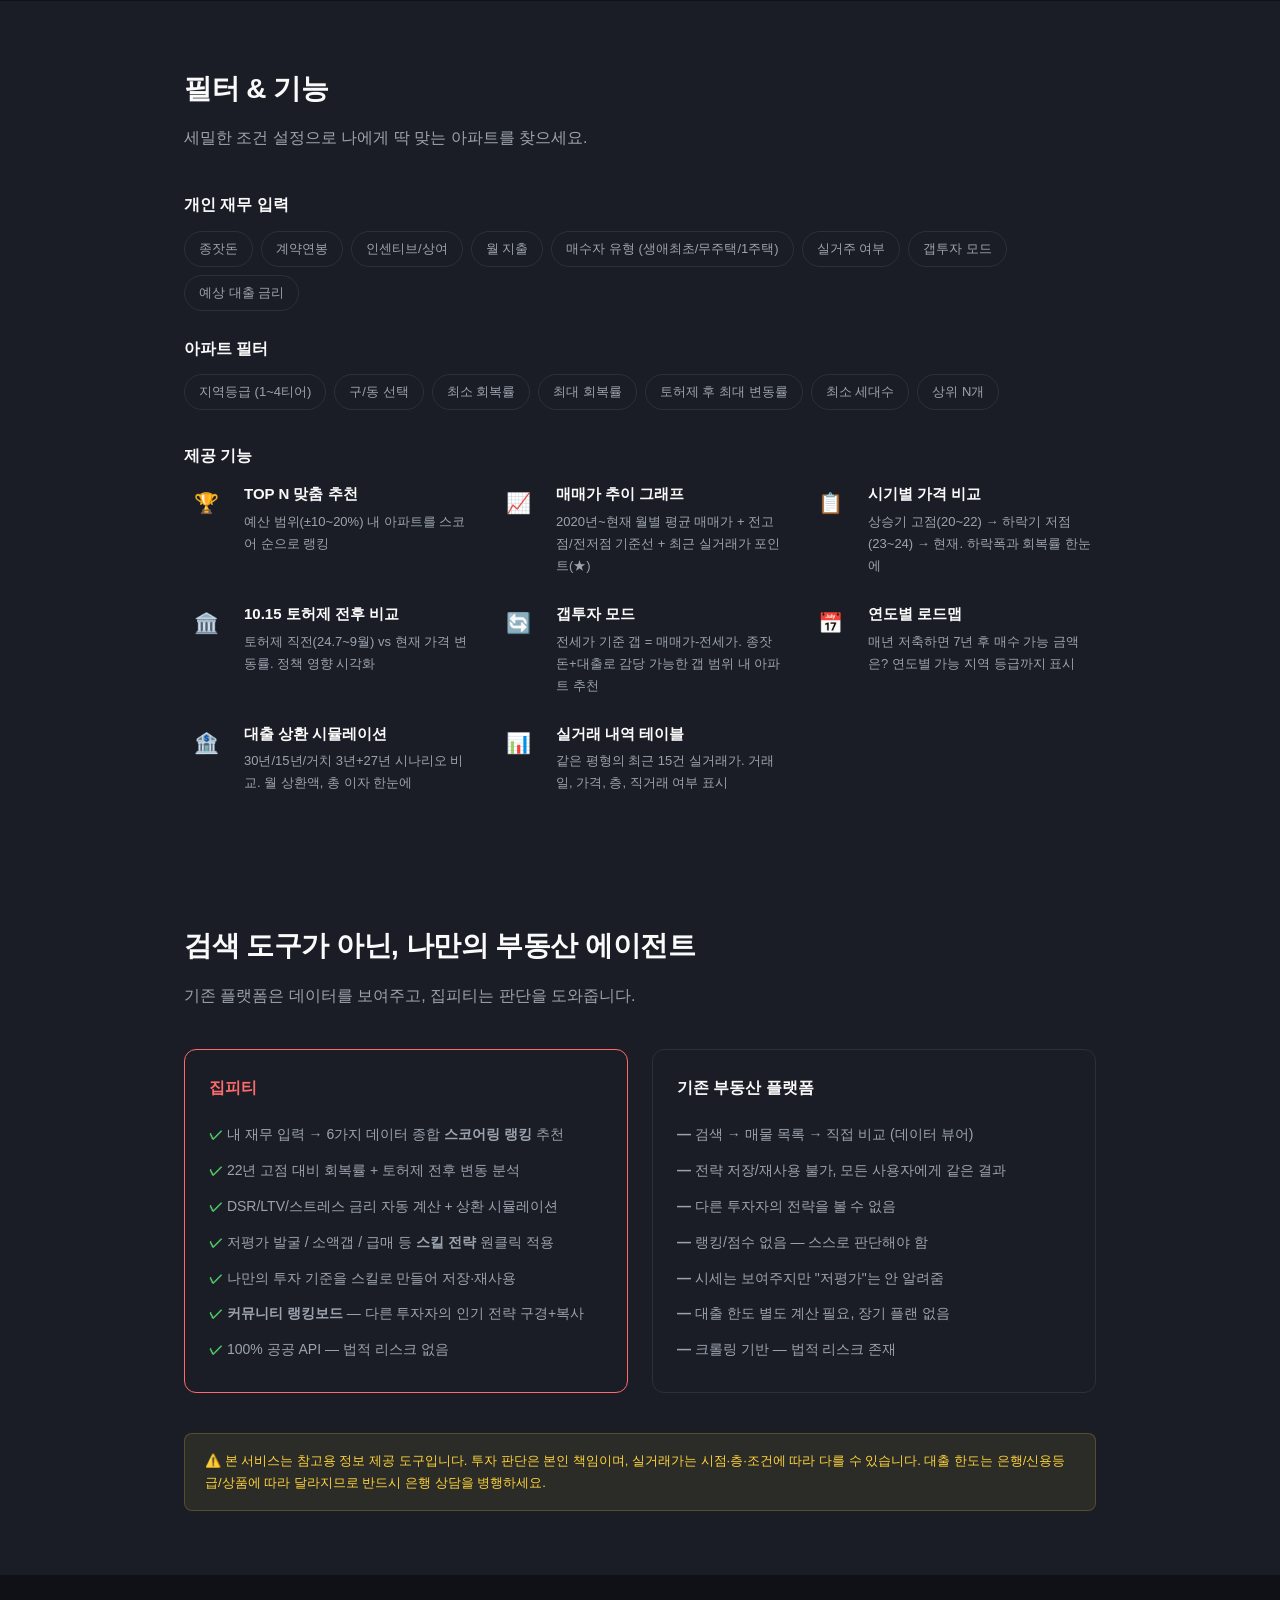
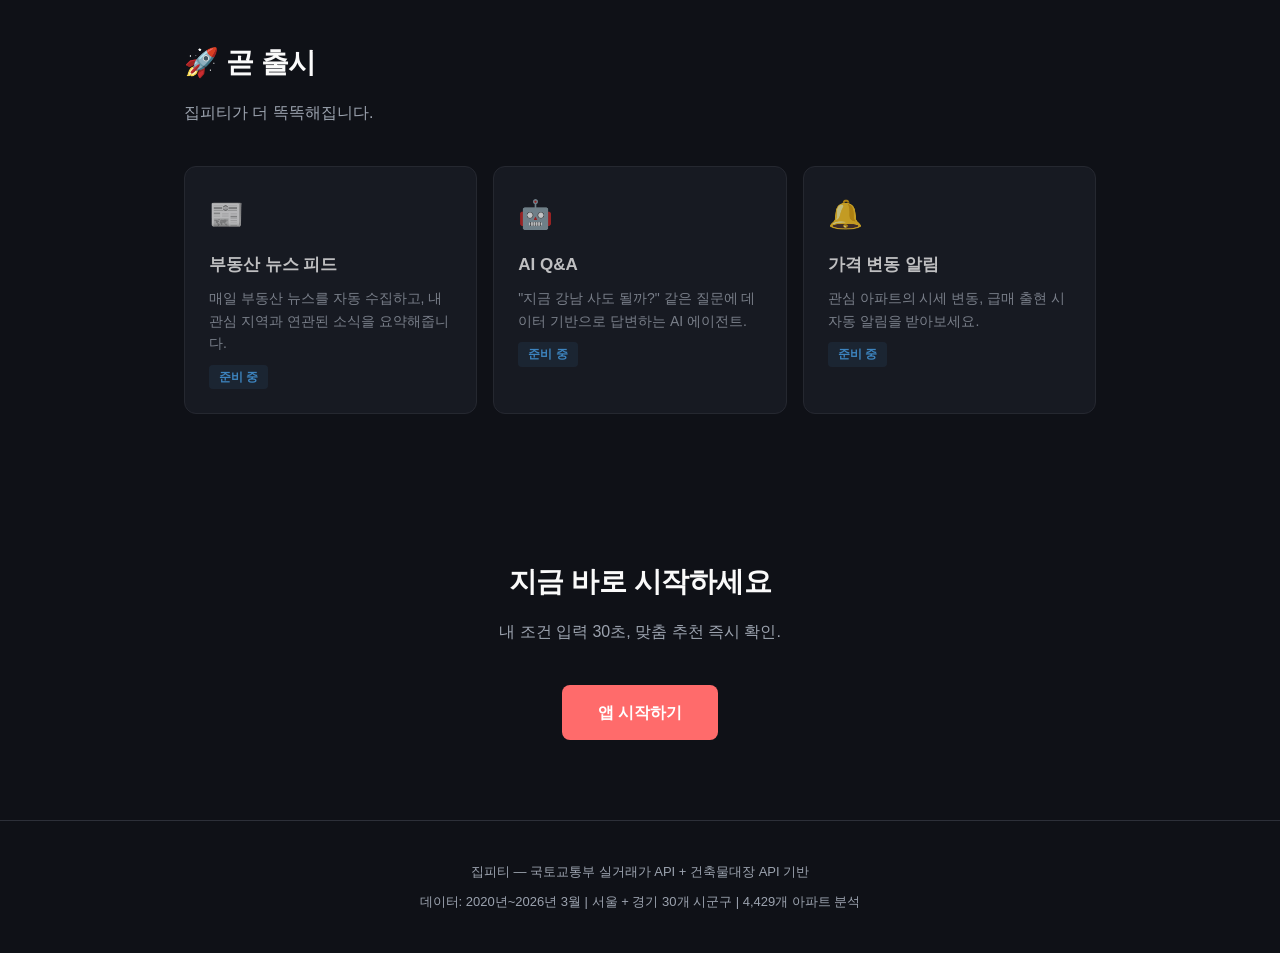
==== commit 6ae22bf2: "fix: 비교섹션 제목 복원 + 항목 순서 조정 - 제목: "검색 도구가 아닌, 나만의 부동산 에이전트" 복원 - 기본 기능(스코어링/대출계산) 먼저, 스킬/랭킹보드는 차별점으로 " ====
--- a/index.html
+++ b/index.html
@@ -517,18 +517,18 @@
 <!-- 왜 집피티인가 -->
 <section style="background: var(--bg-card);">
     <div class="container">
-        <h2>매물 검색이 아니라, 전략을 실행합니다</h2>
+        <h2>검색 도구가 아닌, 나만의 부동산 에이전트</h2>
         <p class="subtitle">기존 플랫폼은 데이터를 보여주고, 집피티는 판단을 도와줍니다.</p>
         <div class="compare-grid">
             <div class="compare-card ours">
                 <h3 style="color: var(--primary);">집피티</h3>
                 <ul>
-                    <li>"저평가 발굴" "소액갭" 등 <strong>스킬 원클릭</strong>으로 전략 적용</li>
+                    <li>내 재무 입력 → 6가지 데이터 종합 <strong>스코어링 랭킹</strong> 추천</li>
+                    <li>22년 고점 대비 회복률 + 토허제 전후 변동 분석</li>
+                    <li>DSR/LTV/스트레스 금리 자동 계산 + 상환 시뮬레이션</li>
+                    <li>저평가 발굴 / 소액갭 / 급매 등 <strong>스킬 전략</strong> 원클릭 적용</li>
                     <li>나만의 투자 기준을 스킬로 만들어 저장·재사용</li>
                     <li><strong>커뮤니티 랭킹보드</strong> — 다른 투자자의 인기 전략 구경+복사</li>
-                    <li>6가지 데이터 종합 → <strong>스코어링 랭킹</strong>으로 추천</li>
-                    <li>22년 고점 대비 회복률 + 토허제 전후 변동 분석</li>
-                    <li>DSR/LTV/스트레스 금리 자동 계산 + 상환 시뮬레이션</li>
                     <li>100% 공공 API — 법적 리스크 없음</li>
                 </ul>
             </div>
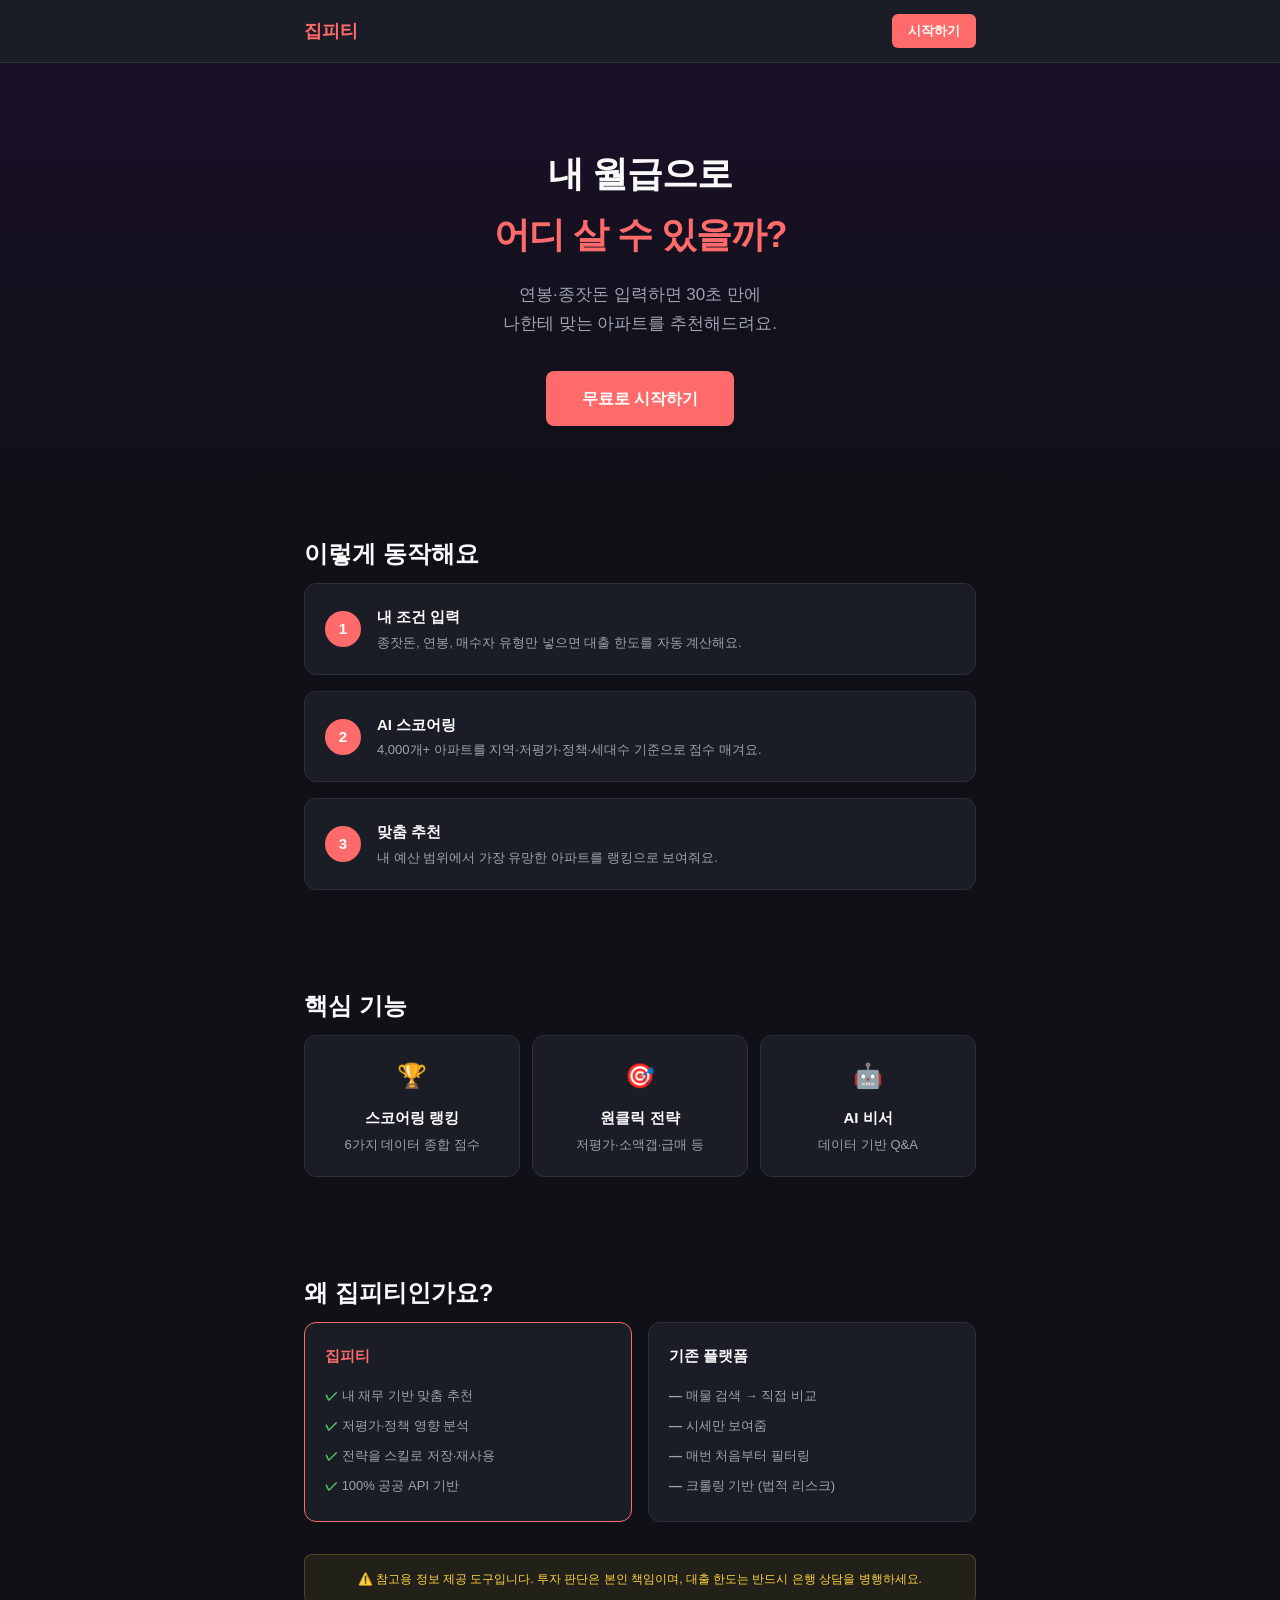
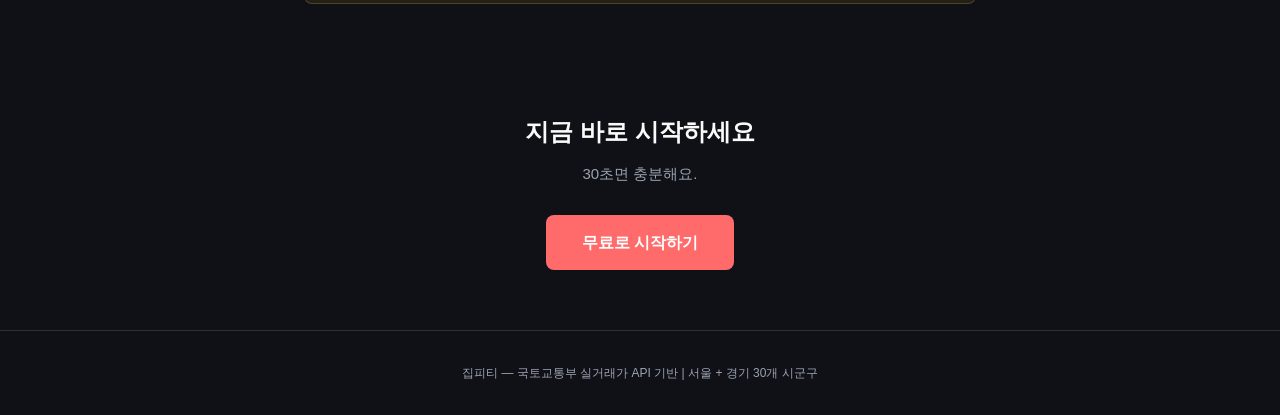
==== commit ba5d160a: "핵심 기능만 남기고 간소화 (탭 6→3, 랜딩페이지 대폭 축소) - 웹앱 탭: 추천, 스킬, AI 비서 3개만 유지 (로드맵/상환/소개 제거) - 랜딩페이지: 600줄 → 200줄" ====
--- a/index.html
+++ b/index.html
@@ -10,12 +10,9 @@
             --primary-dark: #E85555;
             --bg: #0F1117;
             --bg-card: #1A1D26;
-            --bg-card-hover: #22252F;
             --text: #FAFAFA;
             --text-muted: #9CA3AF;
-            --accent-blue: #4DABF7;
             --accent-green: #51CF66;
-            --accent-yellow: #FFD43B;
             --border: #2D3039;
         }
         * { margin: 0; padding: 0; box-sizing: border-box; }
@@ -25,7 +22,7 @@
             color: var(--text);
             line-height: 1.7;
         }
-        .container { max-width: 960px; margin: 0 auto; padding: 0 24px; }
+        .container { max-width: 720px; margin: 0 auto; padding: 0 24px; }
 
         /* Hero */
         .hero {
@@ -33,49 +30,17 @@
             padding: 80px 0 60px;
             background: linear-gradient(180deg, #1a1028 0%, var(--bg) 100%);
         }
-        .hero-badge {
-            display: inline-block;
-            background: rgba(255, 107, 107, 0.15);
-            color: var(--primary);
-            padding: 6px 16px;
-            border-radius: 20px;
-            font-size: 14px;
-            font-weight: 600;
-            margin-bottom: 20px;
-        }
         .hero h1 {
-            font-size: 42px;
+            font-size: 36px;
             font-weight: 800;
             margin-bottom: 16px;
             letter-spacing: -1px;
         }
         .hero h1 span { color: var(--primary); }
         .hero p {
-            font-size: 18px;
+            font-size: 17px;
             color: var(--text-muted);
-            max-width: 600px;
-            margin: 0 auto 32px;
-        }
-        .hero-stats {
-            display: grid;
-            grid-template-columns: repeat(4, 1fr);
-            gap: 16px 40px;
-            margin-top: 32px;
-            max-width: 720px;
-            margin-left: auto;
-            margin-right: auto;
-        }
-        .hero-stat {
-            text-align: center;
-        }
-        .hero-stat .num {
-            font-size: 32px;
-            font-weight: 800;
-            color: var(--primary);
-        }
-        .hero-stat .label {
-            font-size: 13px;
-            color: var(--text-muted);
+            margin-bottom: 32px;
         }
         .cta-btn {
             display: inline-block;
@@ -91,176 +56,103 @@
         .cta-btn:hover { background: var(--primary-dark); }
 
         /* Section */
-        section { padding: 64px 0; }
+        section { padding: 48px 0; }
         section h2 {
-            font-size: 28px;
+            font-size: 24px;
             font-weight: 800;
-            margin-bottom: 12px;
-            letter-spacing: -0.5px;
+            margin-bottom: 8px;
         }
         section .subtitle {
             color: var(--text-muted);
-            font-size: 16px;
-            margin-bottom: 40px;
-        }
-
-        /* Data cards */
-        .data-grid {
-            display: grid;
-            grid-template-columns: repeat(auto-fit, minmax(280px, 1fr));
+            font-size: 15px;
+            margin-bottom: 28px;
+        }
+
+        /* Steps */
+        .steps {
+            display: flex;
+            flex-direction: column;
             gap: 16px;
         }
-        .data-card {
+        .step {
+            display: flex;
+            align-items: center;
+            gap: 16px;
             background: var(--bg-card);
             border: 1px solid var(--border);
             border-radius: 12px;
-            padding: 24px;
-            transition: border-color 0.2s;
-        }
-        .data-card:hover { border-color: var(--primary); }
-        .data-card .icon {
-            font-size: 28px;
-            margin-bottom: 12px;
-        }
-        .data-card h3 {
-            font-size: 17px;
-            font-weight: 700;
-            margin-bottom: 8px;
-        }
-        .data-card p {
-            font-size: 14px;
-            color: var(--text-muted);
-            line-height: 1.6;
-        }
-        .data-card .tag {
-            display: inline-block;
-            background: rgba(255, 107, 107, 0.1);
-            color: var(--primary);
-            padding: 2px 10px;
-            border-radius: 4px;
-            font-size: 12px;
-            font-weight: 600;
-            margin-top: 10px;
-        }
-
-        /* Score breakdown */
-        .score-table {
-            width: 100%;
-            border-collapse: collapse;
-            margin-top: 16px;
-        }
-        .score-table th, .score-table td {
-            padding: 12px 16px;
-            text-align: left;
-            border-bottom: 1px solid var(--border);
-            font-size: 14px;
-        }
-        .score-table th {
-            color: var(--text-muted);
-            font-weight: 600;
-            font-size: 13px;
-            text-transform: uppercase;
-        }
-        .score-table td:last-child { text-align: right; font-weight: 600; }
-        .score-table .positive { color: var(--accent-green); }
-        .score-table .negative { color: var(--primary); }
-
-        /* Feature list */
-        .features {
-            display: grid;
-            grid-template-columns: repeat(auto-fit, minmax(280px, 1fr));
-            gap: 24px;
-        }
-        .feature {
-            display: flex;
-            gap: 16px;
-            align-items: flex-start;
-        }
-        .feature .icon-circle {
-            width: 44px;
-            height: 44px;
-            min-width: 44px;
-            background: var(--bg-card);
-            border-radius: 10px;
+            padding: 20px;
+        }
+        .step-num {
+            min-width: 36px;
+            height: 36px;
+            background: var(--primary);
+            color: #fff;
+            border-radius: 50%;
             display: flex;
             align-items: center;
             justify-content: center;
-            font-size: 20px;
-        }
-        .feature h3 { font-size: 15px; font-weight: 700; margin-bottom: 4px; }
-        .feature p { font-size: 13px; color: var(--text-muted); }
-
-        /* Comparison */
-        .compare-grid {
+            font-weight: 800;
+            font-size: 15px;
+        }
+        .step-text h3 { font-size: 15px; font-weight: 700; margin-bottom: 2px; }
+        .step-text p { font-size: 13px; color: var(--text-muted); }
+
+        /* Cards */
+        .card-grid {
             display: grid;
-            grid-template-columns: 1fr 1fr;
-            gap: 24px;
-        }
-        .compare-card {
+            grid-template-columns: repeat(auto-fit, minmax(200px, 1fr));
+            gap: 12px;
+        }
+        .card {
             background: var(--bg-card);
             border: 1px solid var(--border);
             border-radius: 12px;
-            padding: 24px;
-        }
-        .compare-card.ours { border-color: var(--primary); }
-        .compare-card h3 {
-            font-size: 16px;
-            font-weight: 700;
-            margin-bottom: 16px;
-        }
-        .compare-card ul {
-            list-style: none;
-            padding: 0;
-        }
-        .compare-card li {
-            padding: 6px 0;
-            font-size: 14px;
-            color: var(--text-muted);
-        }
-        .compare-card li::before {
-            content: "✓ ";
-            color: var(--accent-green);
-            font-weight: 700;
-        }
-        .compare-card.others li::before {
-            content: "— ";
-            color: var(--text-muted);
-        }
-
-        /* Filter pills */
-        .pill-group {
-            display: flex;
-            flex-wrap: wrap;
-            gap: 8px;
-            margin-top: 12px;
-        }
-        .pill {
+            padding: 20px;
+            text-align: center;
+        }
+        .card .icon { font-size: 24px; margin-bottom: 8px; }
+        .card h3 { font-size: 15px; font-weight: 700; margin-bottom: 4px; }
+        .card p { font-size: 13px; color: var(--text-muted); }
+
+        /* Compare */
+        .compare {
+            display: grid;
+            grid-template-columns: 1fr 1fr;
+            gap: 16px;
+        }
+        .compare-box {
             background: var(--bg-card);
             border: 1px solid var(--border);
-            border-radius: 20px;
-            padding: 6px 14px;
-            font-size: 13px;
-            color: var(--text-muted);
-        }
-
-        /* Footer */
-        footer {
-            text-align: center;
-            padding: 40px 0;
-            border-top: 1px solid var(--border);
-            color: var(--text-muted);
-            font-size: 13px;
-        }
+            border-radius: 12px;
+            padding: 20px;
+        }
+        .compare-box.ours { border-color: var(--primary); }
+        .compare-box h3 { font-size: 15px; font-weight: 700; margin-bottom: 12px; }
+        .compare-box ul { list-style: none; padding: 0; }
+        .compare-box li { padding: 4px 0; font-size: 13px; color: var(--text-muted); }
+        .compare-box li::before { content: "✓ "; color: var(--accent-green); font-weight: 700; }
+        .compare-box.others li::before { content: "— "; color: var(--text-muted); }
 
         /* Disclaimer */
         .disclaimer {
             background: rgba(255, 215, 59, 0.08);
             border: 1px solid rgba(255, 215, 59, 0.2);
             border-radius: 8px;
-            padding: 16px 20px;
-            font-size: 13px;
-            color: var(--accent-yellow);
-            margin-top: 40px;
+            padding: 14px 18px;
+            font-size: 12px;
+            color: #FFD43B;
+            margin-top: 32px;
+            text-align: center;
+        }
+
+        /* Footer */
+        footer {
+            text-align: center;
+            padding: 32px 0;
+            border-top: 1px solid var(--border);
+            color: var(--text-muted);
+            font-size: 12px;
         }
 
         /* Nav */
@@ -275,7 +167,7 @@
         nav .container {
             display: flex;
             align-items: center;
-            gap: 24px;
+            max-width: 720px;
         }
         nav .logo {
             font-size: 18px;
@@ -283,14 +175,6 @@
             color: var(--primary);
             text-decoration: none;
         }
-        nav a {
-            color: var(--text-muted);
-            text-decoration: none;
-            font-size: 14px;
-            font-weight: 500;
-            transition: color 0.2s;
-        }
-        nav a:hover { color: var(--text); }
         nav .spacer { flex: 1; }
         nav .cta-sm {
             background: var(--primary);
@@ -299,23 +183,16 @@
             border-radius: 6px;
             font-weight: 600;
             font-size: 13px;
-        }
-        nav .cta-sm:hover { background: var(--primary-dark); color: #fff; }
+            text-decoration: none;
+        }
+        nav .cta-sm:hover { background: var(--primary-dark); }
 
         @media (max-width: 768px) {
             .container { padding: 0 16px; }
             .hero { padding: 48px 0 40px; }
-            .hero h1 { font-size: 32px; }
-            .hero p { font-size: 16px; max-width: 100%; padding: 0 8px; word-break: keep-all; }
-            .hero-stats { grid-template-columns: repeat(2, 1fr); gap: 12px 24px; max-width: 100%; }
-            .hero-stat .num { font-size: 24px; }
-            .compare-grid { grid-template-columns: 1fr; }
-            .data-grid { grid-template-columns: 1fr; }
-            .features { grid-template-columns: 1fr; }
-            section h2 { font-size: 22px; }
-            .score-table th, .score-table td { padding: 8px 10px; font-size: 13px; }
-            .cta-btn { padding: 12px 28px; font-size: 15px; }
-            nav .container { gap: 16px; flex-wrap: wrap; }
+            .hero h1 { font-size: 28px; }
+            .compare { grid-template-columns: 1fr; }
+            .card-grid { grid-template-columns: 1fr 1fr; }
             * { word-break: keep-all; }
         }
     </style>
@@ -325,274 +202,116 @@
 <nav>
     <div class="container">
         <a href="index.html" class="logo">집피티</a>
-        <a href="data.html">데이터</a>
-        <a href="loan.html">대출계산</a>
         <span class="spacer"></span>
-        <a href="https://my-zpt.streamlit.app" class="cta-sm">앱 시작하기</a>
+        <a href="https://my-zpt.streamlit.app" class="cta-sm">시작하기</a>
     </div>
 </nav>
 
 <!-- Hero -->
 <div class="hero">
     <div class="container">
-        <div class="hero-badge">100% 공공 데이터 기반</div>
-        <h1><span>집피티</span></h1>
-        <p>내 월급, 내 종잣돈으로 서울·수도권 어디에 살 수 있을까?<br>
-        4,400개+ 아파트를 분석해서 딱 맞는 곳을 추천해드립니다.</p>
-        <a href="https://my-zpt.streamlit.app" class="cta-btn">앱 시작하기</a>
-        <div class="hero-stats">
-            <div class="hero-stat">
-                <div class="num">4,429</div>
-                <div class="label">분석 아파트</div>
-            </div>
-            <div class="hero-stat">
-                <div class="num">103만+</div>
-                <div class="label">매매 거래 데이터</div>
-            </div>
-            <div class="hero-stat">
-                <div class="num">204만+</div>
-                <div class="label">전월세 거래 데이터</div>
-            </div>
-            <div class="hero-stat">
-                <div class="num">13,992</div>
-                <div class="label">세대수 캐시</div>
+        <h1>내 월급으로<br><span>어디 살 수 있을까?</span></h1>
+        <p>연봉·종잣돈 입력하면 30초 만에<br>나한테 맞는 아파트를 추천해드려요.</p>
+        <a href="https://my-zpt.streamlit.app" class="cta-btn">무료로 시작하기</a>
+    </div>
+</div>
+
+<!-- 사용법 -->
+<section>
+    <div class="container">
+        <h2>이렇게 동작해요</h2>
+        <div class="steps">
+            <div class="step">
+                <div class="step-num">1</div>
+                <div class="step-text">
+                    <h3>내 조건 입력</h3>
+                    <p>종잣돈, 연봉, 매수자 유형만 넣으면 대출 한도를 자동 계산해요.</p>
+                </div>
+            </div>
+            <div class="step">
+                <div class="step-num">2</div>
+                <div class="step-text">
+                    <h3>AI 스코어링</h3>
+                    <p>4,000개+ 아파트를 지역·저평가·정책·세대수 기준으로 점수 매겨요.</p>
+                </div>
+            </div>
+            <div class="step">
+                <div class="step-num">3</div>
+                <div class="step-text">
+                    <h3>맞춤 추천</h3>
+                    <p>내 예산 범위에서 가장 유망한 아파트를 랭킹으로 보여줘요.</p>
+                </div>
             </div>
         </div>
     </div>
-</div>
-
-<!-- 스코어링 -->
+</section>
+
+<!-- 핵심 기능 -->
 <section>
     <div class="container">
-        <h2>어떻게 추천하나요?</h2>
-        <p class="subtitle">6가지 데이터를 종합해서 "지금 내 예산에 최선인 아파트"를 골라드려요.</p>
-        <div class="data-grid" style="grid-template-columns: repeat(auto-fit, minmax(200px, 1fr));">
-            <div class="data-card" style="text-align:center;">
-                <div style="font-size:2rem;margin-bottom:8px;">📍</div>
-                <h3>어디?</h3>
-                <p>지역등급 1~4티어<br>서울+경기 차등 배점</p>
-            </div>
-            <div class="data-card" style="text-align:center;">
-                <div style="font-size:2rem;margin-bottom:8px;">💰</div>
-                <h3>얼마나 저평가?</h3>
-                <p>22년 고점 대비 회복률<br>낮을수록 가점</p>
-            </div>
-            <div class="data-card" style="text-align:center;">
-                <div style="font-size:2rem;margin-bottom:8px;">🏛️</div>
-                <h3>정책 영향은?</h3>
-                <p>10.15 토허제 전후 가격 변동<br>덜 오른 곳일수록 가점</p>
-            </div>
-            <div class="data-card" style="text-align:center;">
-                <div style="font-size:2rem;margin-bottom:8px;">🏢</div>
-                <h3>살기 좋은가?</h3>
-                <p>세대수·거래량·전세가율<br>대단지+유동성 우선</p>
+        <h2>핵심 기능</h2>
+        <div class="card-grid">
+            <div class="card">
+                <div class="icon">🏆</div>
+                <h3>스코어링 랭킹</h3>
+                <p>6가지 데이터 종합 점수</p>
+            </div>
+            <div class="card">
+                <div class="icon">🎯</div>
+                <h3>원클릭 전략</h3>
+                <p>저평가·소액갭·급매 등</p>
+            </div>
+            <div class="card">
+                <div class="icon">🤖</div>
+                <h3>AI 비서</h3>
+                <p>데이터 기반 Q&A</p>
             </div>
         </div>
-        <p style="color: var(--text-muted); font-size: 13px; margin-top: 20px; text-align:center;">
-            핵심 철학 — <strong style="color:var(--primary);">"아직 안 오른 곳"</strong>에 높은 점수를 줍니다.
-            무주택 실수요자에게 유리한 매물이 상위에 올라와요.
-        </p>
     </div>
 </section>
 
-<!-- 스킬 기반 전략 -->
+<!-- 차별점 -->
 <section>
     <div class="container">
-        <h2>🎯 원클릭 전략</h2>
-        <p class="subtitle">목적 하나만 고르면, 필터+정렬이 자동으로 설정돼요.</p>
-        <div class="data-grid" style="grid-template-columns: repeat(auto-fit, minmax(280px, 1fr));">
-            <div class="data-card">
-                <div class="icon">🔍</div>
-                <h3>저평가 발굴</h3>
-                <p>고점 대비 아직 안 오른 대단지만 쏙쏙</p>
-            </div>
-            <div class="data-card">
-                <div class="icon">💰</div>
-                <h3>소액갭</h3>
-                <p>적은 돈으로 내 집 마련 가능한 순서대로</p>
-            </div>
-            <div class="data-card">
-                <div class="icon">⚡</div>
-                <h3>급매 포착</h3>
-                <p>최근 시세보다 싸게 나온 매물 자동 감지</p>
-            </div>
-        </div>
-        <p style="color: var(--text-muted); font-size: 13px; margin-top: 16px; text-align:center;">
-            + 학군 프리미엄, 안정투자, 나만의 커스텀 전략까지 총 6가지
-        </p>
-    </div>
-</section>
-
-<!-- 필터 & 기능 -->
-<section style="background: var(--bg-card);">
-    <div class="container">
-        <h2>필터 & 기능</h2>
-        <p class="subtitle">세밀한 조건 설정으로 나에게 딱 맞는 아파트를 찾으세요.</p>
-
-        <h3 style="font-size: 16px; margin-bottom: 12px;">개인 재무 입력</h3>
-        <div class="pill-group">
-            <span class="pill">종잣돈</span>
-            <span class="pill">계약연봉</span>
-            <span class="pill">인센티브/상여</span>
-            <span class="pill">월 지출</span>
-            <span class="pill">매수자 유형 (생애최초/무주택/1주택)</span>
-            <span class="pill">실거주 여부</span>
-            <span class="pill">갭투자 모드</span>
-            <span class="pill">예상 대출 금리</span>
-        </div>
-
-        <h3 style="font-size: 16px; margin: 24px 0 12px;">아파트 필터</h3>
-        <div class="pill-group">
-            <span class="pill">지역등급 (1~4티어)</span>
-            <span class="pill">구/동 선택</span>
-            <span class="pill">최소 회복률</span>
-            <span class="pill">최대 회복률</span>
-            <span class="pill">토허제 후 최대 변동률</span>
-            <span class="pill">최소 세대수</span>
-            <span class="pill">상위 N개</span>
-        </div>
-
-        <h3 style="font-size: 16px; margin: 32px 0 12px;">제공 기능</h3>
-        <div class="features" style="margin-top: 0;">
-            <div class="feature">
-                <div class="icon-circle">🏆</div>
-                <div>
-                    <h3>TOP N 맞춤 추천</h3>
-                    <p>예산 범위(±10~20%) 내 아파트를 스코어 순으로 랭킹</p>
-                </div>
-            </div>
-            <div class="feature">
-                <div class="icon-circle">📈</div>
-                <div>
-                    <h3>매매가 추이 그래프</h3>
-                    <p>2020년~현재 월별 평균 매매가 + 전고점/전저점 기준선 + 최근 실거래가 포인트(★)</p>
-                </div>
-            </div>
-            <div class="feature">
-                <div class="icon-circle">📋</div>
-                <div>
-                    <h3>시기별 가격 비교</h3>
-                    <p>상승기 고점(20~22) → 하락기 저점(23~24) → 현재. 하락폭과 회복률 한눈에</p>
-                </div>
-            </div>
-            <div class="feature">
-                <div class="icon-circle">🏛️</div>
-                <div>
-                    <h3>10.15 토허제 전후 비교</h3>
-                    <p>토허제 직전(24.7~9월) vs 현재 가격 변동률. 정책 영향 시각화</p>
-                </div>
-            </div>
-            <div class="feature">
-                <div class="icon-circle">🔄</div>
-                <div>
-                    <h3>갭투자 모드</h3>
-                    <p>전세가 기준 갭 = 매매가-전세가. 종잣돈+대출로 감당 가능한 갭 범위 내 아파트 추천</p>
-                </div>
-            </div>
-            <div class="feature">
-                <div class="icon-circle">📅</div>
-                <div>
-                    <h3>연도별 로드맵</h3>
-                    <p>매년 저축하면 7년 후 매수 가능 금액은? 연도별 가능 지역 등급까지 표시</p>
-                </div>
-            </div>
-            <div class="feature">
-                <div class="icon-circle">🏦</div>
-                <div>
-                    <h3>대출 상환 시뮬레이션</h3>
-                    <p>30년/15년/거치 3년+27년 시나리오 비교. 월 상환액, 총 이자 한눈에</p>
-                </div>
-            </div>
-            <div class="feature">
-                <div class="icon-circle">📊</div>
-                <div>
-                    <h3>실거래 내역 테이블</h3>
-                    <p>같은 평형의 최근 15건 실거래가. 거래일, 가격, 층, 직거래 여부 표시</p>
-                </div>
-            </div>
-        </div>
-    </div>
-</section>
-
-<!-- 왜 집피티인가 -->
-<section style="background: var(--bg-card);">
-    <div class="container">
-        <h2>검색 도구가 아닌, 나만의 부동산 에이전트</h2>
-        <p class="subtitle">기존 플랫폼은 데이터를 보여주고, 집피티는 판단을 도와줍니다.</p>
-        <div class="compare-grid">
-            <div class="compare-card ours">
+        <h2>왜 집피티인가요?</h2>
+        <div class="compare">
+            <div class="compare-box ours">
                 <h3 style="color: var(--primary);">집피티</h3>
                 <ul>
-                    <li>내 재무 입력 → 6가지 데이터 종합 <strong>스코어링 랭킹</strong> 추천</li>
-                    <li>22년 고점 대비 회복률 + 토허제 전후 변동 분석</li>
-                    <li>DSR/LTV/스트레스 금리 자동 계산 + 상환 시뮬레이션</li>
-                    <li>저평가 발굴 / 소액갭 / 급매 등 <strong>스킬 전략</strong> 원클릭 적용</li>
-                    <li>나만의 투자 기준을 스킬로 만들어 저장·재사용</li>
-                    <li><strong>커뮤니티 랭킹보드</strong> — 다른 투자자의 인기 전략 구경+복사</li>
-                    <li>100% 공공 API — 법적 리스크 없음</li>
+                    <li>내 재무 기반 맞춤 추천</li>
+                    <li>저평가·정책 영향 분석</li>
+                    <li>전략을 스킬로 저장·재사용</li>
+                    <li>100% 공공 API 기반</li>
                 </ul>
             </div>
-            <div class="compare-card others">
-                <h3>기존 부동산 플랫폼</h3>
+            <div class="compare-box others">
+                <h3>기존 플랫폼</h3>
                 <ul>
-                    <li>검색 → 매물 목록 → 직접 비교 (데이터 뷰어)</li>
-                    <li>전략 저장/재사용 불가, 모든 사용자에게 같은 결과</li>
-                    <li>다른 투자자의 전략을 볼 수 없음</li>
-                    <li>랭킹/점수 없음 — 스스로 판단해야 함</li>
-                    <li>시세는 보여주지만 "저평가"는 안 알려줌</li>
-                    <li>대출 한도 별도 계산 필요, 장기 플랜 없음</li>
-                    <li>크롤링 기반 — 법적 리스크 존재</li>
+                    <li>매물 검색 → 직접 비교</li>
+                    <li>시세만 보여줌</li>
+                    <li>매번 처음부터 필터링</li>
+                    <li>크롤링 기반 (법적 리스크)</li>
                 </ul>
             </div>
         </div>
-
         <div class="disclaimer">
-            ⚠️ 본 서비스는 참고용 정보 제공 도구입니다. 투자 판단은 본인 책임이며, 실거래가는 시점·층·조건에 따라 다를 수 있습니다. 대출 한도는 은행/신용등급/상품에 따라 달라지므로 반드시 은행 상담을 병행하세요.
+            ⚠️ 참고용 정보 제공 도구입니다. 투자 판단은 본인 책임이며, 대출 한도는 반드시 은행 상담을 병행하세요.
         </div>
     </div>
 </section>
 
-<!-- 곧 출시 -->
-<section>
-    <div class="container">
-        <h2>🚀 곧 출시</h2>
-        <p class="subtitle">집피티가 더 똑똑해집니다.</p>
-        <div class="data-grid">
-            <div class="data-card" style="opacity:0.75;">
-                <div class="icon">📰</div>
-                <h3>부동산 뉴스 피드</h3>
-                <p>매일 부동산 뉴스를 자동 수집하고, 내 관심 지역과 연관된 소식을 요약해줍니다.</p>
-                <span class="tag" style="background:rgba(77,171,247,0.1);color:#4DABF7;">준비 중</span>
-            </div>
-            <div class="data-card" style="opacity:0.75;">
-                <div class="icon">🤖</div>
-                <h3>AI Q&A</h3>
-                <p>"지금 강남 사도 될까?" 같은 질문에 데이터 기반으로 답변하는 AI 에이전트.</p>
-                <span class="tag" style="background:rgba(77,171,247,0.1);color:#4DABF7;">준비 중</span>
-            </div>
-            <div class="data-card" style="opacity:0.75;">
-                <div class="icon">🔔</div>
-                <h3>가격 변동 알림</h3>
-                <p>관심 아파트의 시세 변동, 급매 출현 시 자동 알림을 받아보세요.</p>
-                <span class="tag" style="background:rgba(77,171,247,0.1);color:#4DABF7;">준비 중</span>
-            </div>
-        </div>
+<!-- CTA -->
+<section style="text-align: center; padding: 60px 0;">
+    <div class="container">
+        <h2>지금 바로 시작하세요</h2>
+        <p class="subtitle">30초면 충분해요.</p>
+        <a href="https://my-zpt.streamlit.app" class="cta-btn">무료로 시작하기</a>
     </div>
 </section>
 
-<!-- CTA -->
-<section style="text-align: center; padding: 80px 0;">
-    <div class="container">
-        <h2>지금 바로 시작하세요</h2>
-        <p class="subtitle">내 조건 입력 30초, 맞춤 추천 즉시 확인.</p>
-        <a href="https://my-zpt.streamlit.app" class="cta-btn">앱 시작하기</a>
-    </div>
-</section>
-
 <footer>
     <div class="container">
-        <p>집피티 — 국토교통부 실거래가 API + 건축물대장 API 기반</p>
-        <p style="margin-top: 8px;">데이터: 2020년~2026년 3월 | 서울 + 경기 30개 시군구 | 4,429개 아파트 분석</p>
+        <p>집피티 — 국토교통부 실거래가 API 기반 | 서울 + 경기 30개 시군구</p>
     </div>
 </footer>
 
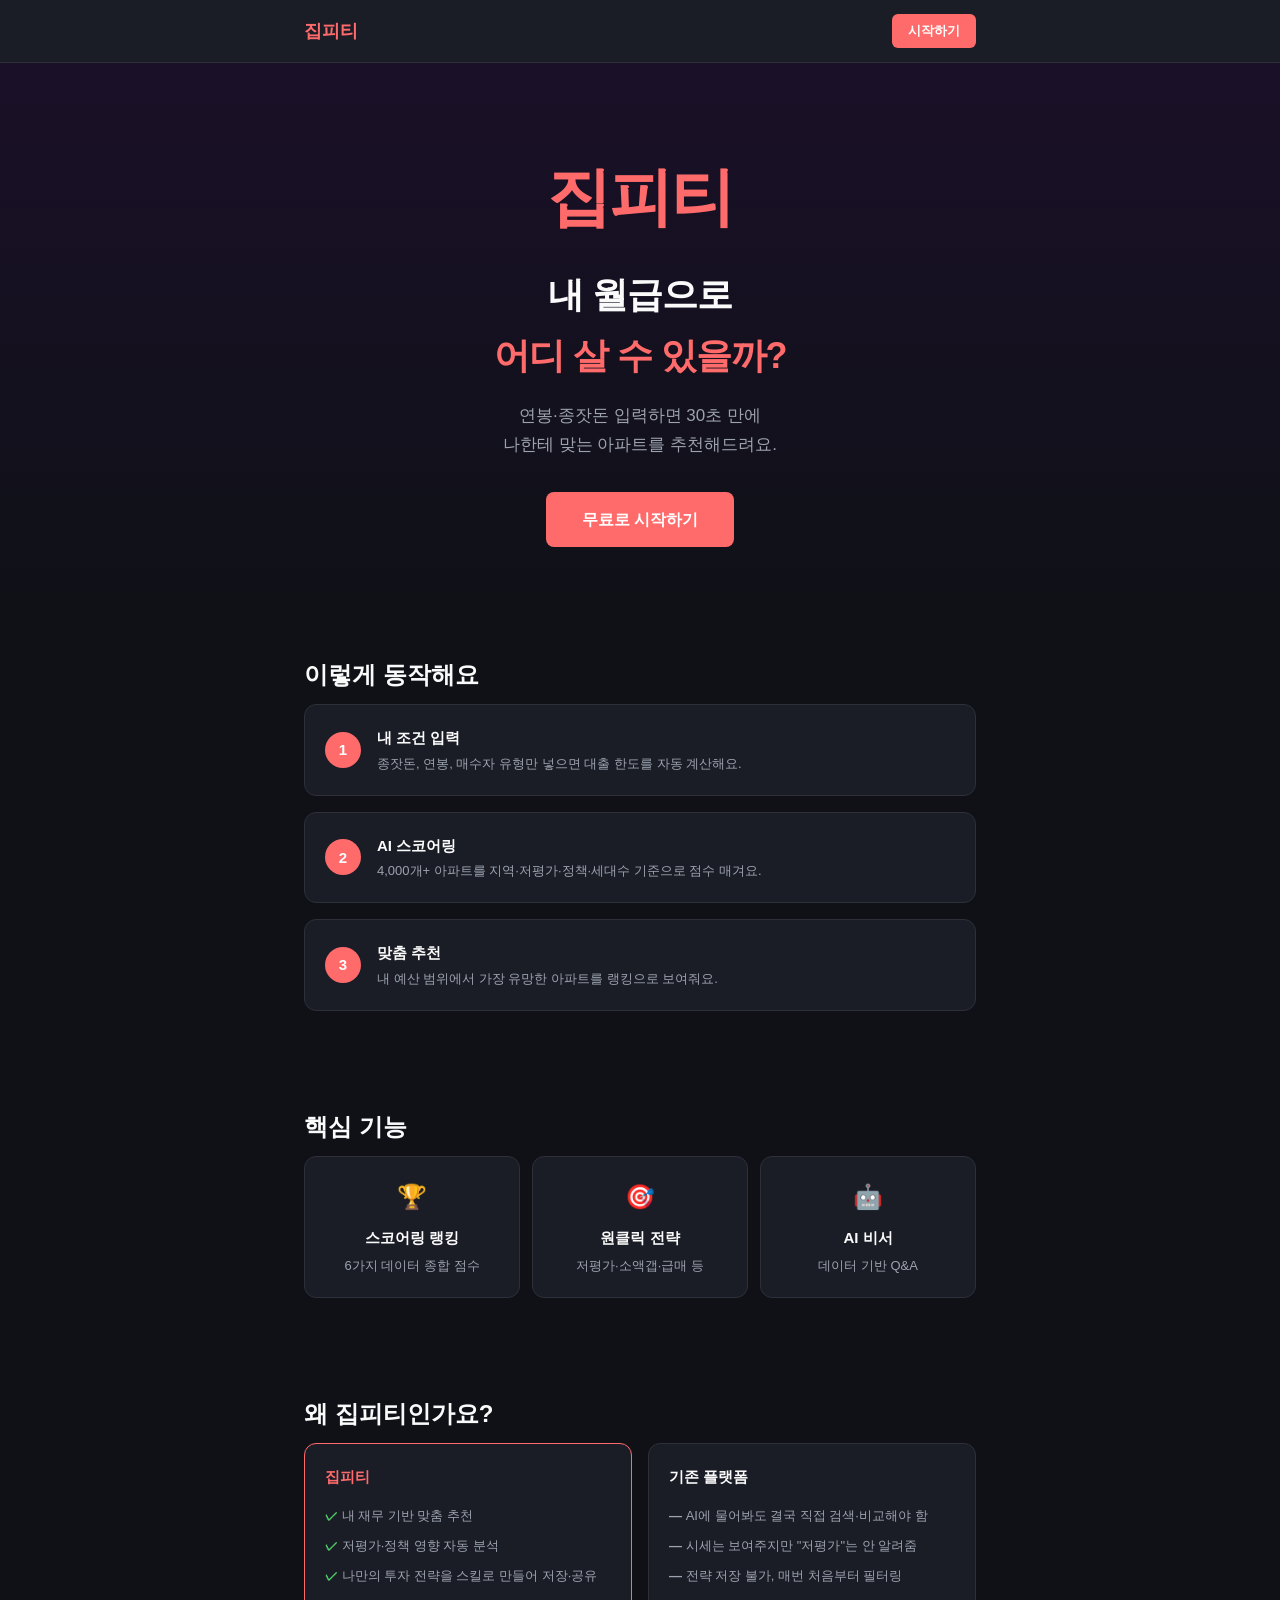
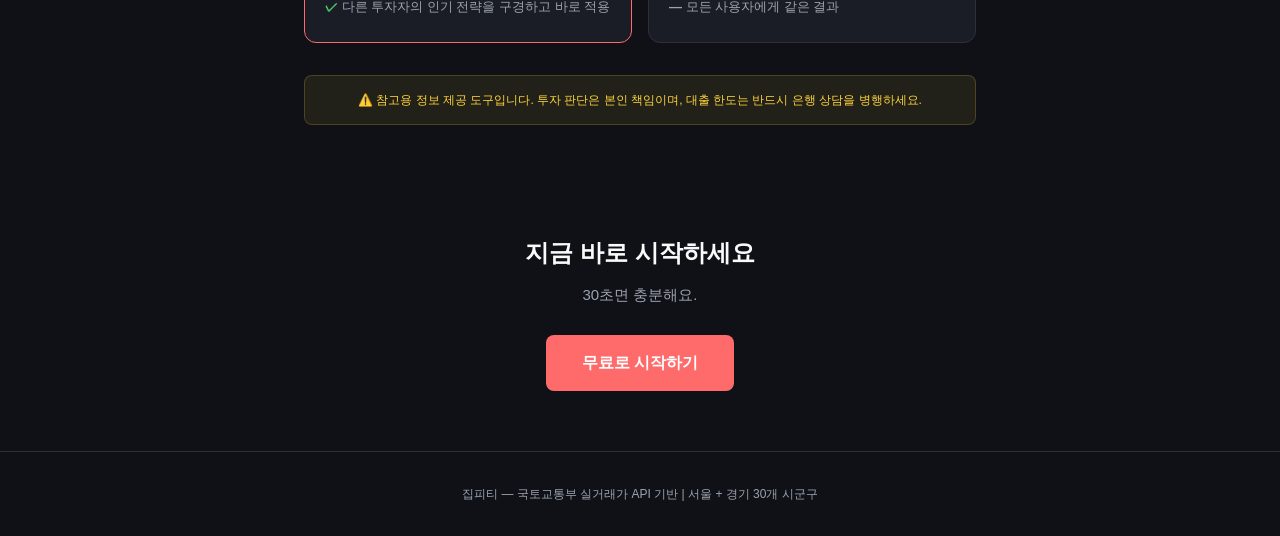
==== commit 29374d7c: "랜딩페이지: 집피티 로고 강조 + 비교 섹션 차별성 개선 - Hero에 집피티 대형 로고 추가 - 집피티 측: 스킬 저장·공유 + 다른 투자자 전략 구경·적용 강조 - 기존 플랫폼" ====
--- a/index.html
+++ b/index.html
@@ -191,6 +191,7 @@
             .container { padding: 0 16px; }
             .hero { padding: 48px 0 40px; }
             .hero h1 { font-size: 28px; }
+            .hero .hero-logo { font-size: 48px !important; }
             .compare { grid-template-columns: 1fr; }
             .card-grid { grid-template-columns: 1fr 1fr; }
             * { word-break: keep-all; }
@@ -210,6 +211,7 @@
 <!-- Hero -->
 <div class="hero">
     <div class="container">
+        <div class="hero-logo" style="font-size:64px;font-weight:900;color:var(--primary);margin-bottom:12px;letter-spacing:-2px;">집피티</div>
         <h1>내 월급으로<br><span>어디 살 수 있을까?</span></h1>
         <p>연봉·종잣돈 입력하면 30초 만에<br>나한테 맞는 아파트를 추천해드려요.</p>
         <a href="https://my-zpt.streamlit.app" class="cta-btn">무료로 시작하기</a>
@@ -279,18 +281,18 @@
                 <h3 style="color: var(--primary);">집피티</h3>
                 <ul>
                     <li>내 재무 기반 맞춤 추천</li>
-                    <li>저평가·정책 영향 분석</li>
-                    <li>전략을 스킬로 저장·재사용</li>
-                    <li>100% 공공 API 기반</li>
+                    <li>저평가·정책 영향 자동 분석</li>
+                    <li>나만의 투자 전략을 스킬로 만들어 저장·공유</li>
+                    <li>다른 투자자의 인기 전략을 구경하고 바로 적용</li>
                 </ul>
             </div>
             <div class="compare-box others">
                 <h3>기존 플랫폼</h3>
                 <ul>
-                    <li>매물 검색 → 직접 비교</li>
-                    <li>시세만 보여줌</li>
-                    <li>매번 처음부터 필터링</li>
-                    <li>크롤링 기반 (법적 리스크)</li>
+                    <li>AI에 물어봐도 결국 직접 검색·비교해야 함</li>
+                    <li>시세는 보여주지만 "저평가"는 안 알려줌</li>
+                    <li>전략 저장 불가, 매번 처음부터 필터링</li>
+                    <li>모든 사용자에게 같은 결과</li>
                 </ul>
             </div>
         </div>
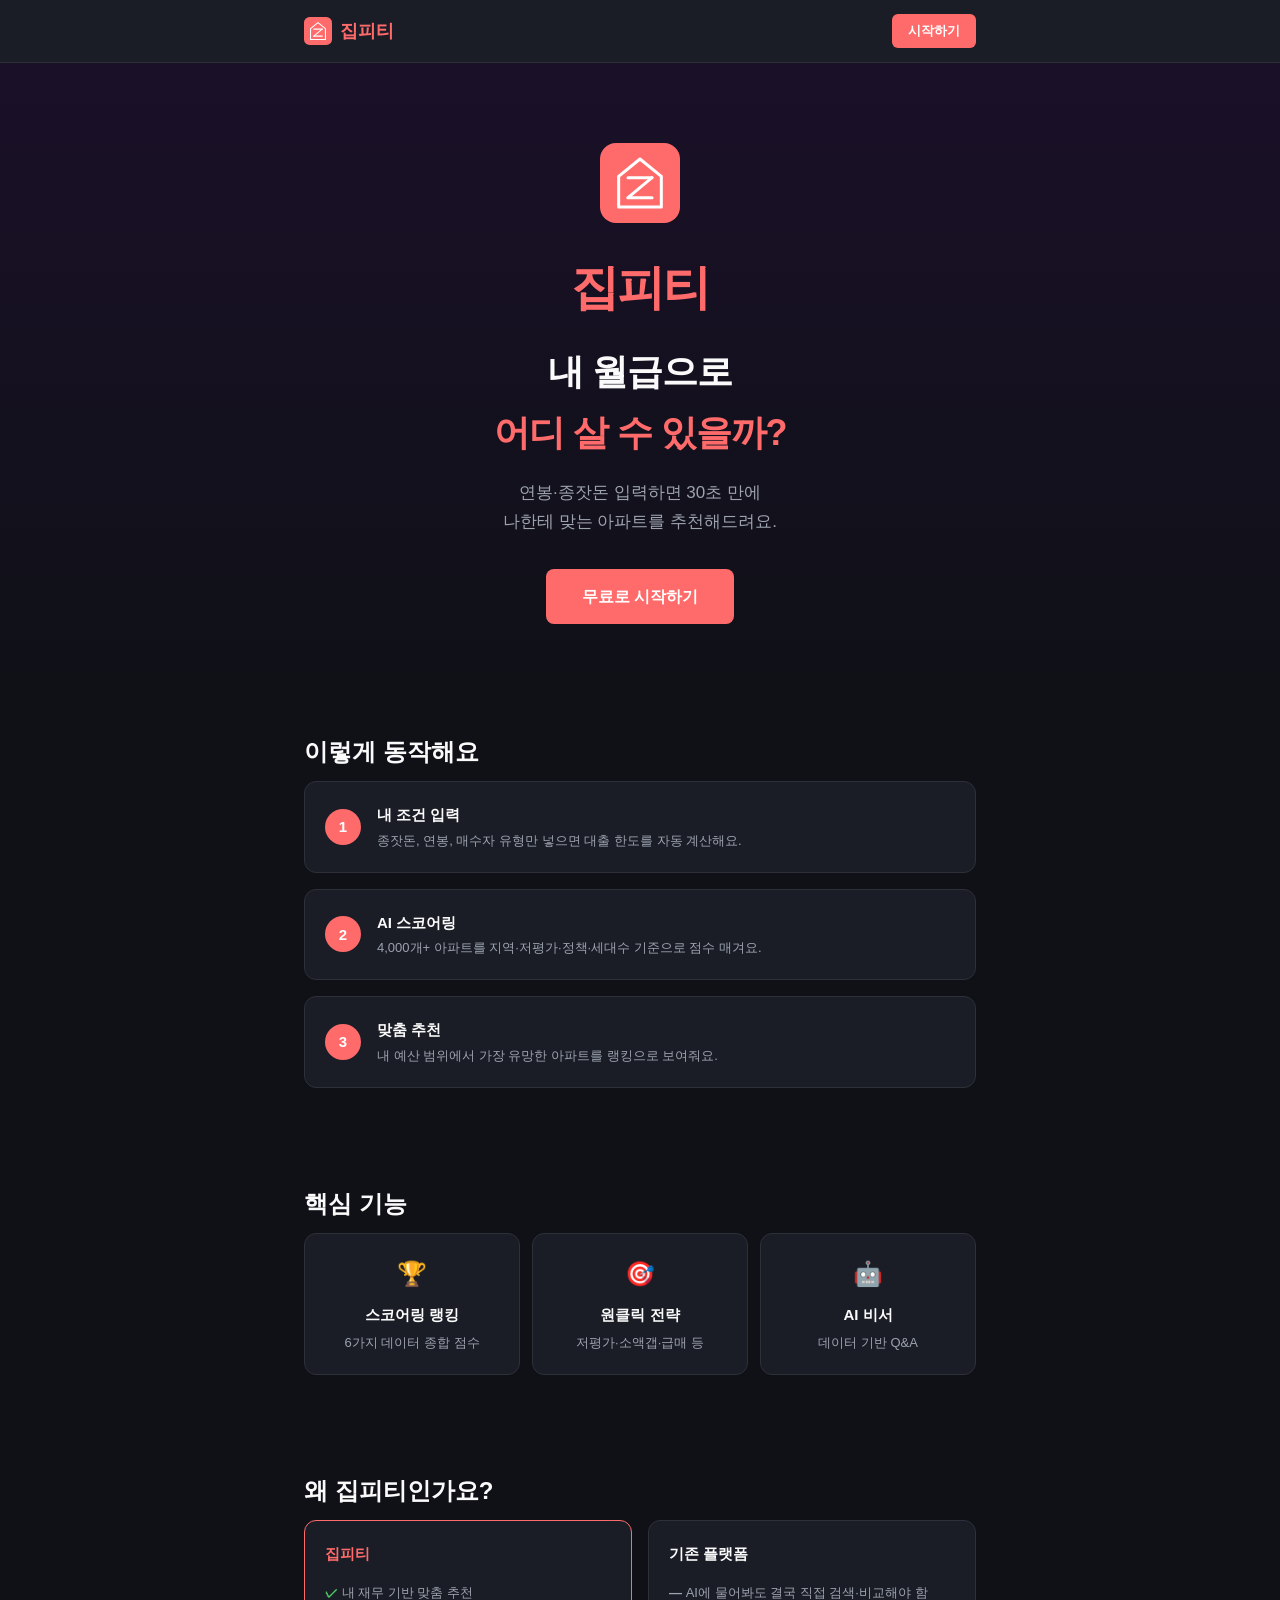
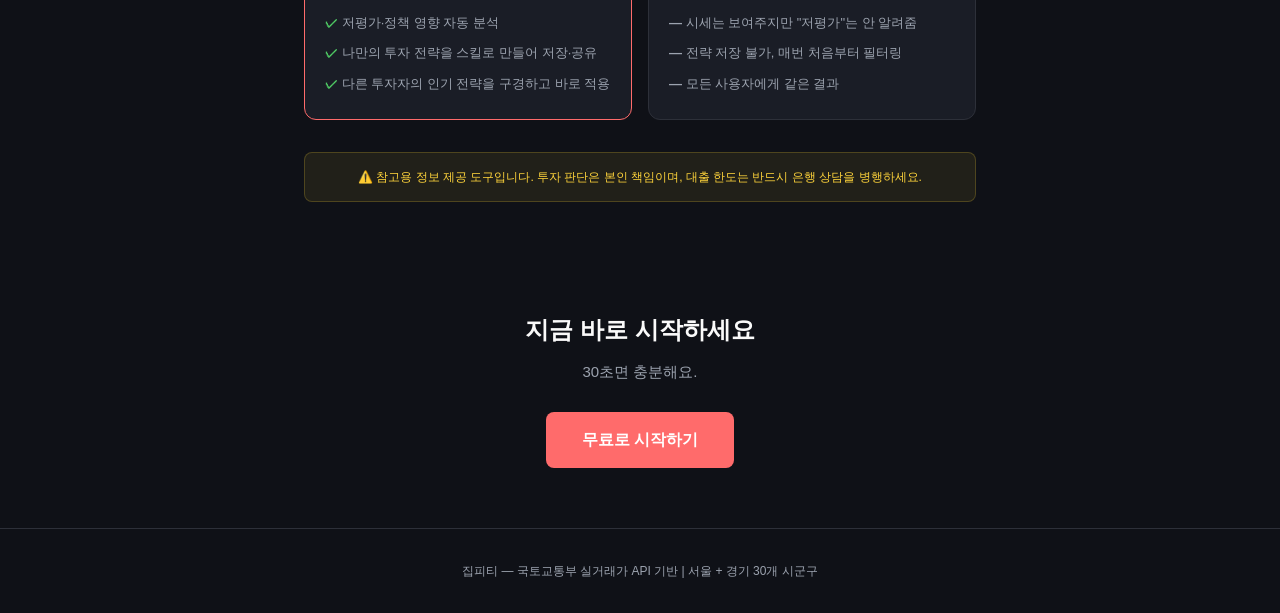
==== commit 6dcfa241: "로고 추가 (집 안에 Z) — nav, hero, 브라우저 탭 아이콘 적용 Co-Authored-By: Claude Opus 4.6 <noreply@anthropic.com>" ====
--- a/index.html
+++ b/index.html
@@ -202,7 +202,10 @@
 
 <nav>
     <div class="container">
-        <a href="index.html" class="logo">집피티</a>
+        <a href="index.html" class="logo" style="display:flex;align-items:center;gap:8px;">
+            <svg width="28" height="28" viewBox="0 0 120 120"><rect width="120" height="120" rx="24" fill="#FF6B6B"/><path d="M60 24 L92 50 L92 96 L28 96 L28 50 Z" fill="none" stroke="#fff" stroke-width="4.5" stroke-linejoin="round"/><line x1="42" y1="52" x2="78" y2="52" stroke="#fff" stroke-width="4.5" stroke-linecap="round"/><line x1="78" y1="52" x2="42" y2="82" stroke="#fff" stroke-width="4.5" stroke-linecap="round"/><line x1="42" y1="82" x2="78" y2="82" stroke="#fff" stroke-width="4.5" stroke-linecap="round"/></svg>
+            집피티
+        </a>
         <span class="spacer"></span>
         <a href="https://my-zpt.streamlit.app" class="cta-sm">시작하기</a>
     </div>
@@ -211,7 +214,10 @@
 <!-- Hero -->
 <div class="hero">
     <div class="container">
-        <div class="hero-logo" style="font-size:64px;font-weight:900;color:var(--primary);margin-bottom:12px;letter-spacing:-2px;">집피티</div>
+        <div style="margin-bottom:16px;">
+            <svg width="80" height="80" viewBox="0 0 120 120"><rect width="120" height="120" rx="24" fill="#FF6B6B"/><path d="M60 24 L92 50 L92 96 L28 96 L28 50 Z" fill="none" stroke="#fff" stroke-width="4.5" stroke-linejoin="round"/><line x1="42" y1="52" x2="78" y2="52" stroke="#fff" stroke-width="4.5" stroke-linecap="round"/><line x1="78" y1="52" x2="42" y2="82" stroke="#fff" stroke-width="4.5" stroke-linecap="round"/><line x1="42" y1="82" x2="78" y2="82" stroke="#fff" stroke-width="4.5" stroke-linecap="round"/></svg>
+        </div>
+        <div class="hero-logo" style="font-size:48px;font-weight:900;color:var(--primary);margin-bottom:12px;letter-spacing:-2px;">집피티</div>
         <h1>내 월급으로<br><span>어디 살 수 있을까?</span></h1>
         <p>연봉·종잣돈 입력하면 30초 만에<br>나한테 맞는 아파트를 추천해드려요.</p>
         <a href="https://my-zpt.streamlit.app" class="cta-btn">무료로 시작하기</a>
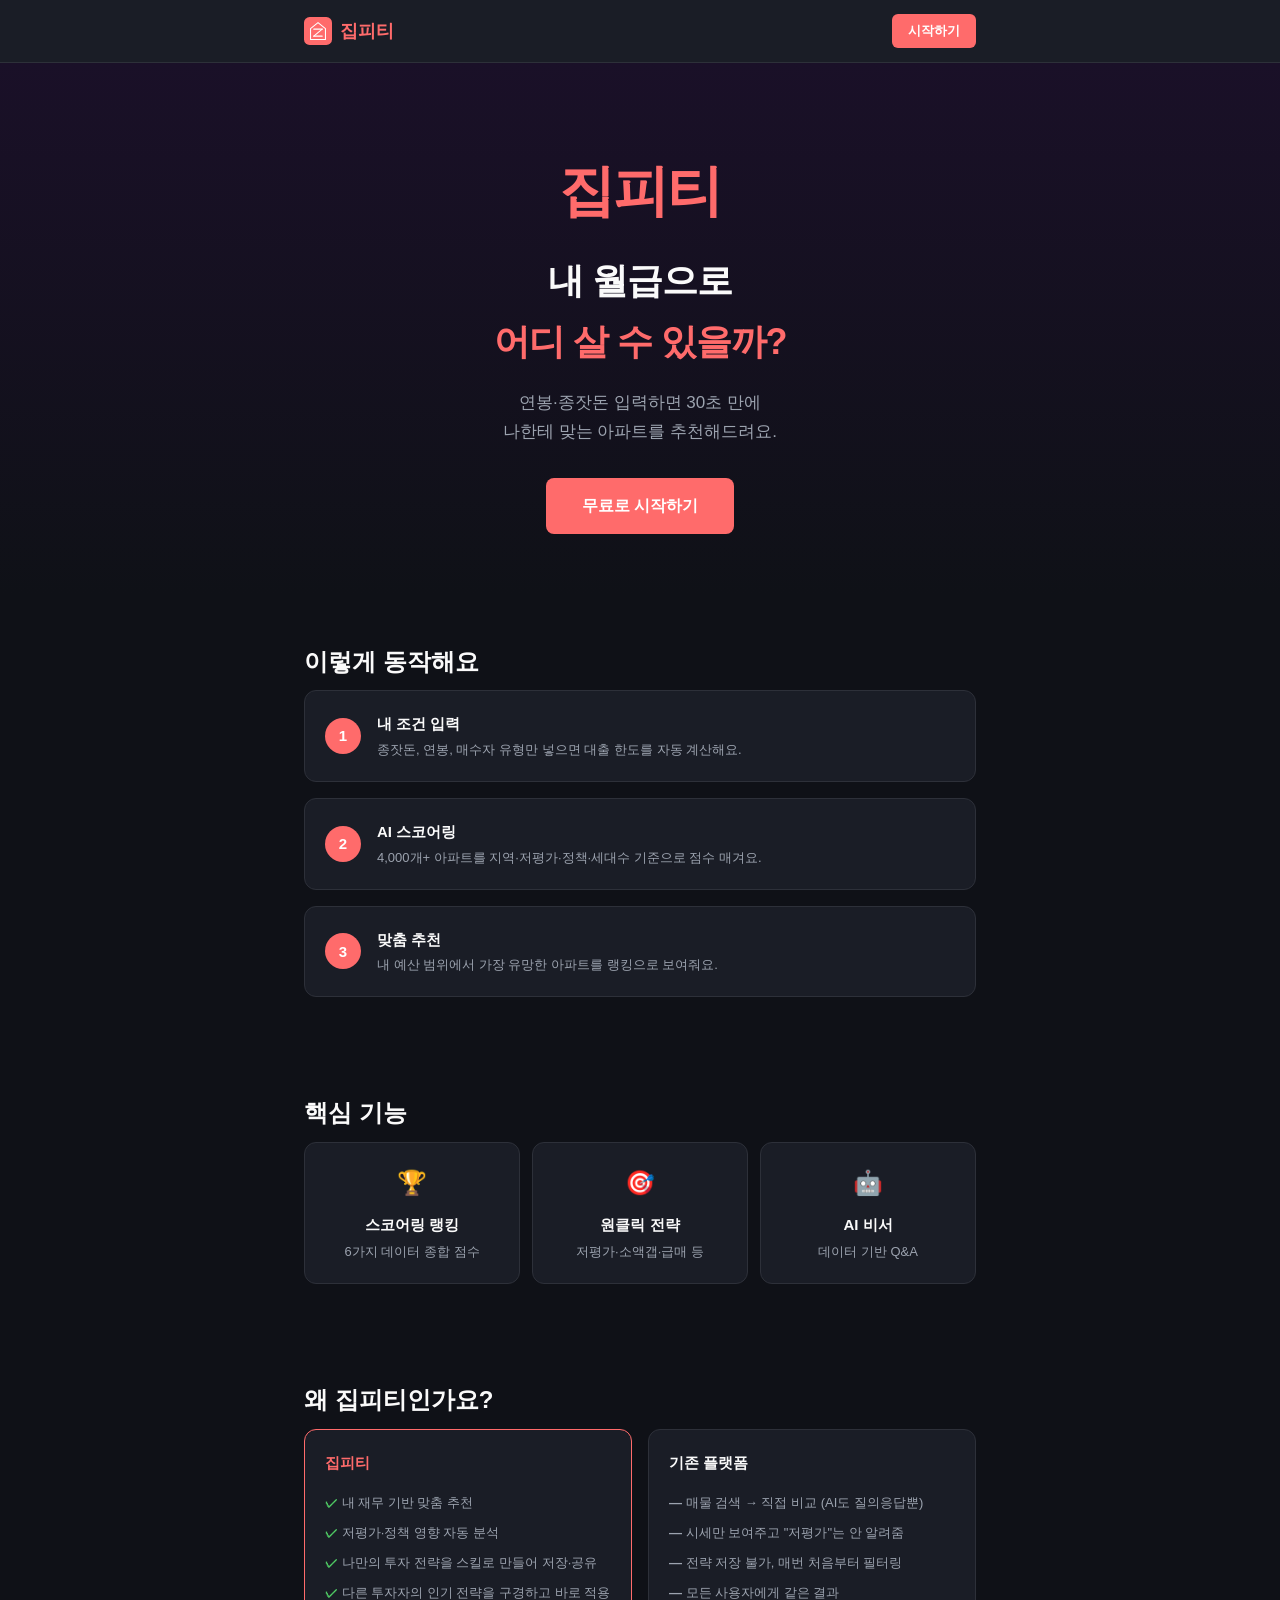
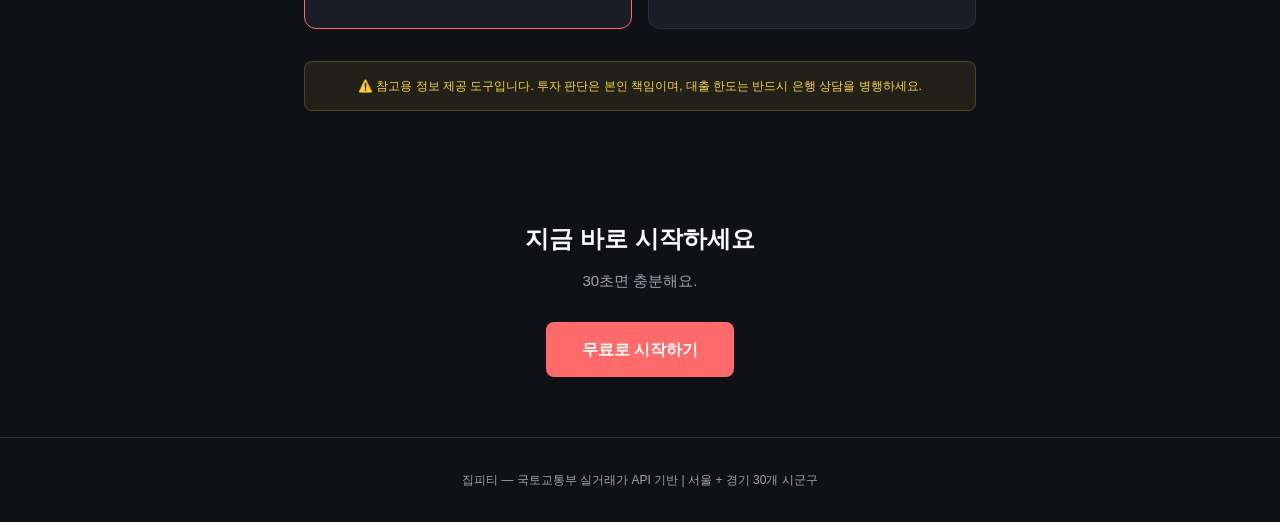
==== commit a0629334: "Hero 로고 아이콘 제거 (텍스트만), 비교 섹션 문구 조정 Co-Authored-By: Claude Opus 4.6 <noreply@anthropic.com>" ====
--- a/index.html
+++ b/index.html
@@ -214,10 +214,7 @@
 <!-- Hero -->
 <div class="hero">
     <div class="container">
-        <div style="margin-bottom:16px;">
-            <svg width="80" height="80" viewBox="0 0 120 120"><rect width="120" height="120" rx="24" fill="#FF6B6B"/><path d="M60 24 L92 50 L92 96 L28 96 L28 50 Z" fill="none" stroke="#fff" stroke-width="4.5" stroke-linejoin="round"/><line x1="42" y1="52" x2="78" y2="52" stroke="#fff" stroke-width="4.5" stroke-linecap="round"/><line x1="78" y1="52" x2="42" y2="82" stroke="#fff" stroke-width="4.5" stroke-linecap="round"/><line x1="42" y1="82" x2="78" y2="82" stroke="#fff" stroke-width="4.5" stroke-linecap="round"/></svg>
-        </div>
-        <div class="hero-logo" style="font-size:48px;font-weight:900;color:var(--primary);margin-bottom:12px;letter-spacing:-2px;">집피티</div>
+        <div class="hero-logo" style="font-size:56px;font-weight:900;color:var(--primary);margin-bottom:12px;letter-spacing:-2px;">집피티</div>
         <h1>내 월급으로<br><span>어디 살 수 있을까?</span></h1>
         <p>연봉·종잣돈 입력하면 30초 만에<br>나한테 맞는 아파트를 추천해드려요.</p>
         <a href="https://my-zpt.streamlit.app" class="cta-btn">무료로 시작하기</a>
@@ -295,8 +292,8 @@
             <div class="compare-box others">
                 <h3>기존 플랫폼</h3>
                 <ul>
-                    <li>AI에 물어봐도 결국 직접 검색·비교해야 함</li>
-                    <li>시세는 보여주지만 "저평가"는 안 알려줌</li>
+                    <li>매물 검색 → 직접 비교 (AI도 질의응답뿐)</li>
+                    <li>시세만 보여주고 "저평가"는 안 알려줌</li>
                     <li>전략 저장 불가, 매번 처음부터 필터링</li>
                     <li>모든 사용자에게 같은 결과</li>
                 </ul>
